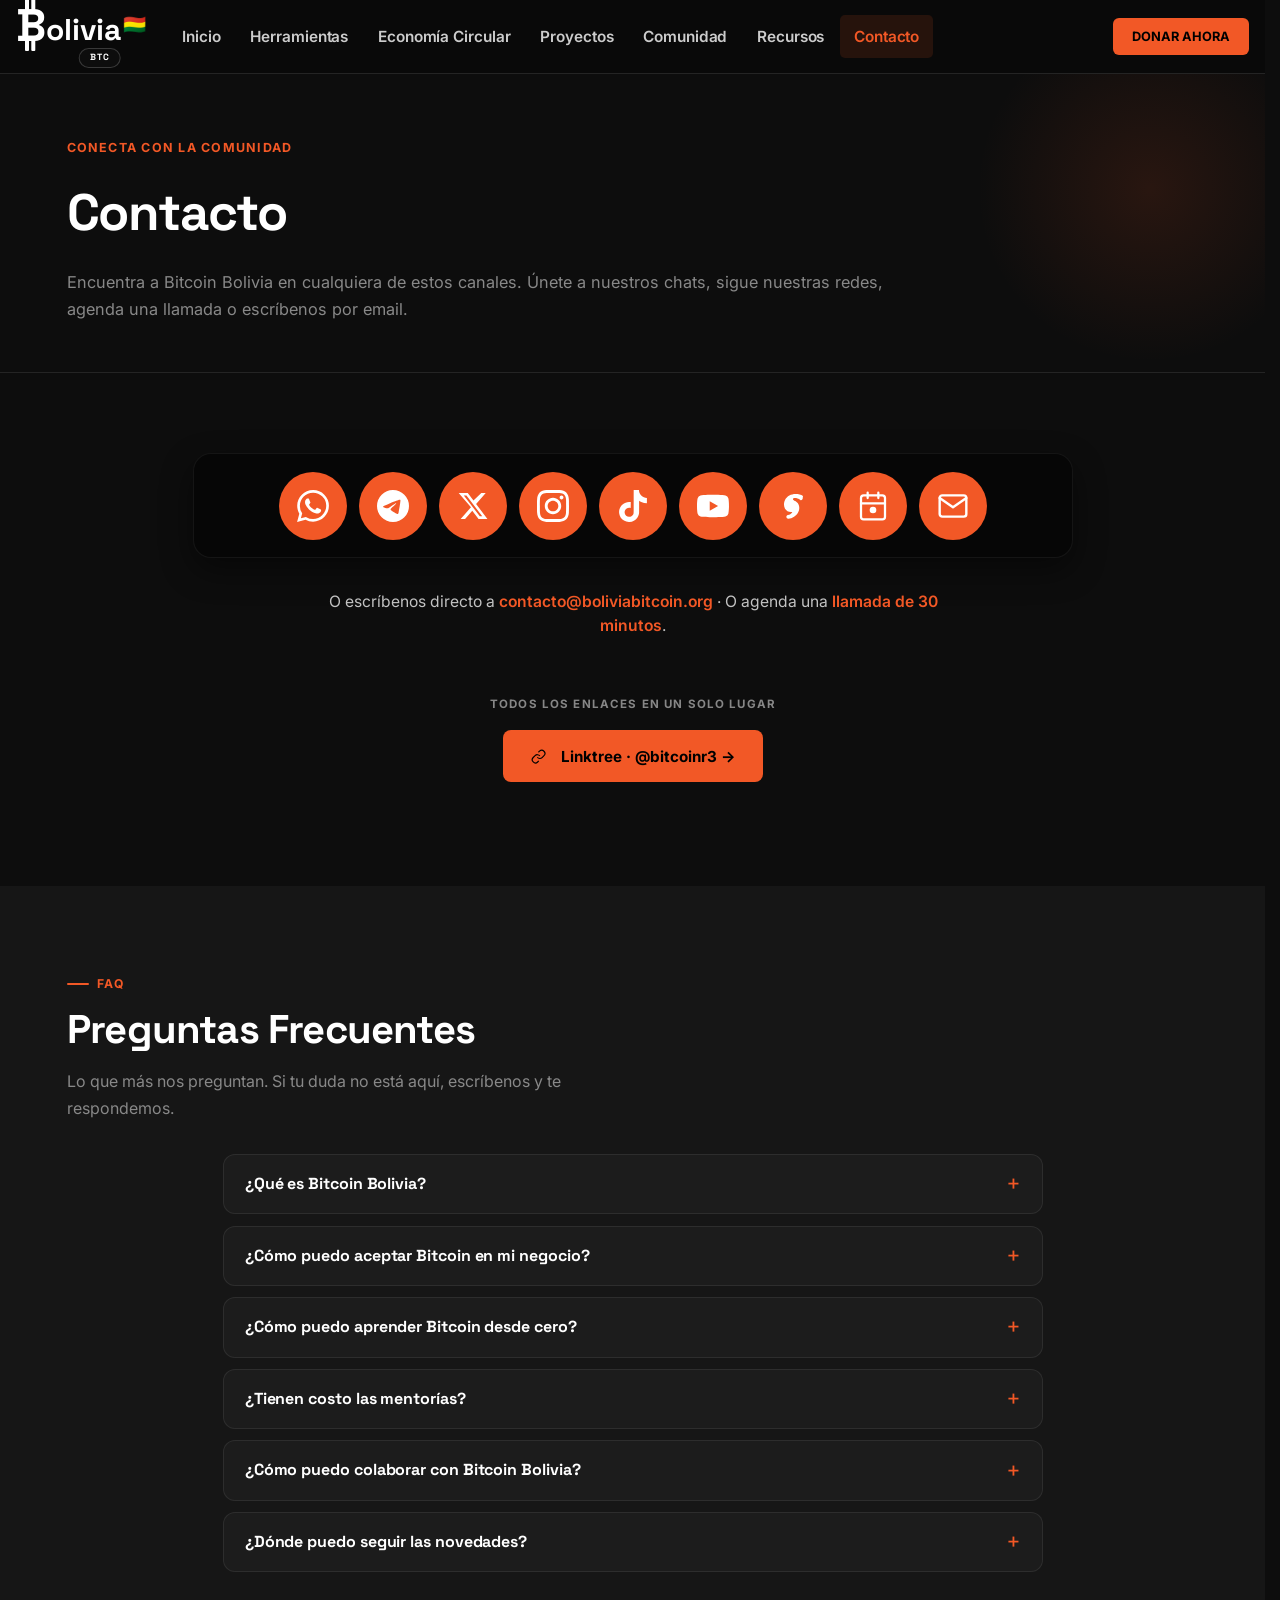
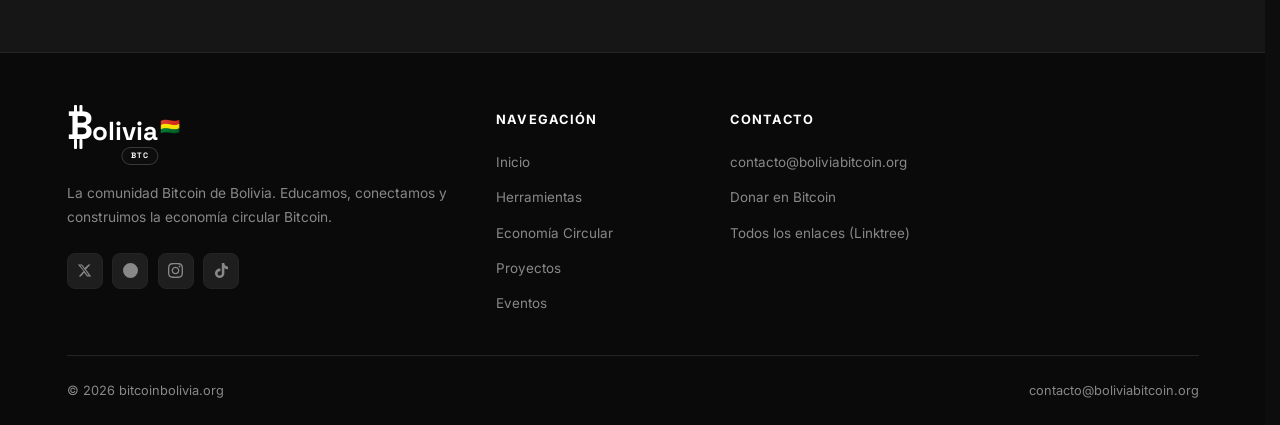
==== contacto.html @ 1ab70dcb "feat: rediseño integral del sitio (navbar, secciones, contacto, mentorías)" ====
<!DOCTYPE html>
<html lang="es">
<head>
  <meta charset="UTF-8">
  <meta name="viewport" content="width=device-width, initial-scale=1.0">
  <title>Contacto — ₿olivia.ORG</title>
  <meta name="description" content="Conecta con Bitcoin Bolivia: WhatsApp, Telegram, X, Nostr, YouTube, Instagram, TikTok y más.">
  <link rel="canonical" href="https://bitcoinbolivia.org/contacto.html">

  <!-- Open Graph -->
  <meta property="og:type" content="website">
  <meta property="og:site_name" content="₿olivia.ORG">
  <meta property="og:locale" content="es_BO">
  <meta property="og:url" content="https://bitcoinbolivia.org/contacto.html">
  <meta property="og:title" content="Contacto — ₿olivia.ORG">
  <meta property="og:description" content="Conecta con Bitcoin Bolivia por el canal que prefieras.">
  <meta property="og:image" content="https://bitcoinbolivia.org/assets/img/og-image.png">

  <!-- Twitter Card -->
  <meta name="twitter:card" content="summary_large_image">
  <meta name="twitter:site" content="@btcxbolivia">
  <meta name="twitter:title" content="Contacto — ₿olivia.ORG">
  <meta name="twitter:description" content="Conecta con Bitcoin Bolivia por el canal que prefieras.">
  <meta name="twitter:image" content="https://bitcoinbolivia.org/assets/img/og-image.png">
  <link rel="icon" type="image/x-icon" href="favicon.ico">
  <link rel="icon" type="image/png" sizes="32x32" href="favicon-32.png">
  <link rel="apple-touch-icon" href="apple-touch-icon.png">
  <link rel="manifest" href="site.webmanifest">
  <meta name="theme-color" content="#F25826">
  <link rel="stylesheet" href="css/style.css">
  <link rel="stylesheet" href="css/enhance.css">
</head>
<body>

<nav class="navbar" id="navbar">
  <div class="nav-inner">
    <a href="index.html" class="nav-logo-link">
      <span class="wm nav-wm">
        <span class="wm-row">
          <span class="wm-b">B</span><span class="wm-olivia">olivia</span><span class="wm-flag">🇧🇴</span>
        </span>
        <span class="wm-badge">BTC</span>
      </span>
    </a>
    <button class="nav-toggle" id="navToggle" aria-label="Abrir menú"><span></span><span></span><span></span></button>
    <ul class="nav-links" id="navLinks">
      <li><a href="index.html">Inicio</a></li>

      <li class="has-dropdown">
        <a href="herramientas.html">Herramientas</a>
        <ul class="dropdown-menu">
          <li><a href="herramientas.html#tutoriales">Tutoriales</a></li>
          <li><a href="herramientas.html#nueved">Nueved</a></li>
          <li class="has-subdropdown">
            <a href="herramientas.html#adquiere">Adquiere Bitcoin</a>
            <ul class="subdropdown-menu">
              <li><a href="herramientas.html#lnp2pbot">lnp2pbot</a></li>
              <li><a href="herramientas.html#mostro">Mostro Boliviano</a></li>
            </ul>
          </li>
          <li><a href="herramientas.html#cashu">Cashu Mint</a></li>
          <li class="divider-item"></li>
          <li><a href="herramientas.html#mentorias">Mentorías</a></li>
          <li><a href="herramientas.html#autocustodia">Autocustodia</a></li>
          <li><a href="herramientas.html#nodos">Nodos</a></li>
          <li><a href="herramientas.html#mineria">Minería</a></li>
        </ul>
      </li>

      <li class="has-dropdown">
        <a href="economia.html">Economía Circular</a>
        <ul class="dropdown-menu">
          <li><a href="economia.html#btcmap">BTCMap Bolivia</a></li>
          <li><a href="economia.html#info">Registra tu Negocio</a></li>
          <li><a href="economia.html#qr">Crea tu QR</a></li>
          <li><a href="economia.html#aloja">Aloja a Bitcoiners</a></li>
          <li><a href="economia.html#btcpay-pro">BTCPay (negocios)</a></li>
          <li><a href="economia.html#acepto">Imprimir Acepto Bitcoin</a></li>
          <li><a href="economia.html#apoya-stickers">Apoyar (Stickers)</a></li>
        </ul>
      </li>

      <li class="has-dropdown">
        <a href="proyectos.html">Proyectos</a>
        <ul class="dropdown-menu">
          <li><a href="proyectos.html#research">Bitcoin Research</a></li>
          <li><a href="proyectos.html#paratodos">Bitcoin para Todos</a></li>
          <li><a href="proyectos.html#universidad">Bitcoin Universidad</a></li>
          <li><a href="proyectos.html#gigantes">Gigantes Bitcoin</a></li>
          <li><a href="proyectos.html#reto">Reto Bitcoin Bolivia</a></li>
          <li><a href="proyectos.html#sponsors">Sponsors</a></li>
          <li class="divider-item"></li>
          <li><a href="proyectos.html#btcbolivia">Btcbolivia</a></li>
          <li><a href="proyectos.html#estudia">Estudia Bitcoin</a></li>
          <li><a href="proyectos.html#trezor">Trezor Academy</a></li>
        </ul>
      </li>

      <li class="has-dropdown">
        <a href="eventos.html">Comunidad</a>
        <ul class="dropdown-menu">
          <li><a href="eventos.html#news">Bitcoin Bolivia News</a></li>
          <li><a href="eventos.html#blog">Blog</a></li>
          <li><a href="eventos.html#feed">Feed</a></li>
          <li><a href="eventos.html#comunidades-amigas">Comunidades Amigas</a></li>
          <li><a href="eventos.html#voluntario">Sé Voluntario</a></li>
          <li><a href="eventos.html#nostr">Conecta Nostr</a></li>
          <li><a href="eventos.html#nos-viste-en">Nos Viste en</a></li>
          <li><a href="eventos.html#partners">Partners</a></li>
        </ul>
      </li>

      <li class="has-dropdown">
        <a href="#recursos">Recursos</a>
        <ul class="dropdown-menu">
          <li><a href="whitepaper.html">White Paper</a></li>
          <li><a href="tienda.html">Tienda</a></li>
          <li><a href="contacto.html#faq">Preguntas Frecuentes</a></li>
        </ul>
      </li>

      <li><a href="contacto.html" class="active-page">Contacto</a></li>
    </ul>
    <a href="https://btcpay.cubabitcoin.org/apps/27dbHceYwWpxCtfoQgXG4638XH3e/crowdfund" class="btn-donar" target="_blank" rel="noopener">DONAR AHORA</a>
  </div>
</nav>

<!-- PAGE HEADER -->
<div class="page-hero">
  <div class="container">
    <div class="page-eyebrow">Conecta con la comunidad</div>
    <h1 class="page-title">Contacto</h1>
    <p class="page-subtitle">Encuentra a Bitcoin Bolivia en cualquiera de estos canales. Únete a nuestros chats, sigue nuestras redes, agenda una llamada o escríbenos por email.</p>
  </div>
</div>

<!-- ── ICONOS DE CONTACTO ───────────────────────────────────── -->
<section class="section">
  <div class="container">
    <div class="contact-icons-bar reveal">
      <a href="https://whatsapp.com/channel/0029VaAbmz5GufIvFWeWsW1r" class="contact-icon" target="_blank" rel="noopener" title="WhatsApp · Canal Bitcoin en Español" aria-label="WhatsApp">
        <svg viewBox="0 0 24 24"><path d="M17.472 14.382c-.297-.149-1.758-.867-2.03-.967-.273-.099-.471-.148-.67.15-.197.297-.767.966-.94 1.164-.173.199-.347.223-.644.075-.297-.15-1.255-.463-2.39-1.475-.883-.788-1.48-1.761-1.653-2.059-.173-.297-.018-.458.13-.606.134-.133.298-.347.446-.52.149-.174.198-.298.298-.497.099-.198.05-.371-.025-.52-.075-.149-.669-1.612-.916-2.207-.242-.579-.487-.5-.669-.51-.173-.008-.371-.01-.57-.01-.198 0-.52.074-.792.372-.272.297-1.04 1.016-1.04 2.479 0 1.462 1.065 2.875 1.213 3.074.149.198 2.096 3.2 5.077 4.487.709.306 1.262.489 1.694.625.712.227 1.36.195 1.871.118.571-.085 1.758-.719 2.006-1.413.248-.694.248-1.289.173-1.413-.074-.124-.272-.198-.57-.347m-5.421 7.403h-.004a9.87 9.87 0 0 1-5.031-1.378l-.361-.214-3.741.982.998-3.648-.235-.374a9.86 9.86 0 0 1-1.51-5.26c.001-5.45 4.436-9.884 9.888-9.884 2.64 0 5.122 1.03 6.988 2.898a9.825 9.825 0 0 1 2.893 6.994c-.003 5.45-4.437 9.884-9.885 9.884m8.413-18.297A11.815 11.815 0 0 0 12.05 0C5.495 0 .16 5.335.157 11.892c0 2.096.547 4.142 1.588 5.945L.057 24l6.305-1.654a11.882 11.882 0 0 0 5.683 1.448h.005c6.554 0 11.89-5.335 11.893-11.893a11.821 11.821 0 0 0-3.48-8.413Z"/></svg>
      </a>

      <a href="https://t.me/btcxbolivia" class="contact-icon" target="_blank" rel="noopener" title="Telegram · @btcxbolivia" aria-label="Telegram">
        <svg viewBox="0 0 24 24"><path d="M11.944 0A12 12 0 0 0 0 12a12 12 0 0 0 12 12 12 12 0 0 0 12-12A12 12 0 0 0 12 0a12 12 0 0 0-.056 0zm4.962 7.224c.1-.002.321.023.465.14a.506.506 0 0 1 .171.325c.016.093.036.306.02.472-.18 1.898-.962 6.502-1.36 8.627-.168.9-.499 1.201-.82 1.23-.696.065-1.225-.46-1.9-.902-1.056-.693-1.653-1.124-2.678-1.8-1.185-.78-.417-1.21.258-1.91.177-.184 3.247-2.977 3.307-3.23.007-.032.014-.15-.056-.212s-.174-.041-.249-.024c-.106.024-1.793 1.14-5.061 3.345-.48.33-.913.49-1.302.48-.428-.008-1.252-.241-1.865-.44-.752-.245-1.349-.374-1.297-.789.027-.216.325-.437.893-.663 3.498-1.524 5.83-2.529 6.998-3.014 3.332-1.386 4.025-1.627 4.476-1.635z"/></svg>
      </a>

      <a href="https://x.com/btcxbolivia" class="contact-icon" target="_blank" rel="noopener" title="X · @btcxbolivia" aria-label="X / Twitter">
        <svg viewBox="0 0 24 24"><path d="M18.244 2.25h3.308l-7.227 8.26 8.502 11.24H16.17l-4.714-6.231-5.401 6.231H2.744l7.73-8.835L1.254 2.25H8.08l4.265 5.638 5.899-5.638zm-1.161 17.52h1.833L7.084 4.126H5.117z"/></svg>
      </a>

      <a href="https://www.instagram.com/btcxbolivia" class="contact-icon" target="_blank" rel="noopener" title="Instagram · @btcxbolivia" aria-label="Instagram">
        <svg viewBox="0 0 24 24"><path d="M12 2.163c3.204 0 3.584.012 4.85.07 3.252.148 4.771 1.691 4.919 4.919.058 1.265.069 1.645.069 4.849 0 3.205-.012 3.584-.069 4.849-.149 3.225-1.664 4.771-4.919 4.919-1.266.058-1.644.07-4.85.07-3.204 0-3.584-.012-4.849-.07-3.26-.149-4.771-1.699-4.919-4.92-.058-1.265-.07-1.644-.07-4.849 0-3.204.013-3.583.07-4.849.149-3.227 1.664-4.771 4.919-4.919 1.266-.057 1.645-.069 4.849-.069zm0-2.163c-3.259 0-3.667.014-4.947.072-4.358.2-6.78 2.618-6.98 6.98-.059 1.281-.073 1.689-.073 4.948 0 3.259.014 3.668.072 4.948.2 4.358 2.618 6.78 6.98 6.98 1.281.058 1.689.072 4.948.072 3.259 0 3.668-.014 4.948-.072 4.354-.2 6.782-2.618 6.979-6.98.059-1.28.073-1.689.073-4.948 0-3.259-.014-3.667-.072-4.947-.196-4.354-2.617-6.78-6.979-6.98-1.281-.059-1.69-.073-4.949-.073zm0 5.838c-3.403 0-6.162 2.759-6.162 6.162s2.759 6.163 6.162 6.163 6.162-2.759 6.162-6.163c0-3.403-2.759-6.162-6.162-6.162zm0 10.162c-2.209 0-4-1.79-4-4 0-2.209 1.791-4 4-4s4 1.791 4 4c0 2.21-1.791 4-4 4zm6.406-11.845c-.796 0-1.441.645-1.441 1.44s.645 1.44 1.441 1.44c.795 0 1.439-.645 1.439-1.44s-.644-1.44-1.439-1.44z"/></svg>
      </a>

      <a href="https://www.tiktok.com/@btcxbolivia" class="contact-icon" target="_blank" rel="noopener" title="TikTok · @btcxbolivia" aria-label="TikTok">
        <svg viewBox="0 0 24 24"><path d="M12.525.02c1.31-.02 2.61-.01 3.91-.02.08 1.53.63 3.09 1.75 4.17 1.12 1.11 2.7 1.62 4.24 1.79v4.03c-1.44-.05-2.89-.35-4.2-.97-.57-.26-1.1-.59-1.62-.93-.01 2.92.01 5.84-.02 8.75-.08 1.4-.54 2.79-1.35 3.94-1.31 1.92-3.58 3.17-5.91 3.21-1.43.08-2.86-.31-4.08-1.03-2.02-1.19-3.44-3.37-3.65-5.71-.02-.5-.03-1-.01-1.49.18-1.9 1.12-3.72 2.58-4.96 1.66-1.44 3.98-2.13 6.15-1.72.02 1.48-.04 2.96-.04 4.44-.99-.32-2.15-.23-3.02.37-.63.41-1.11 1.04-1.36 1.75-.21.51-.15 1.07-.14 1.61.24 1.64 1.82 3.02 3.5 2.87 1.12-.01 2.19-.66 2.77-1.61.19-.33.4-.67.41-1.06.1-1.79.06-3.57.07-5.36.01-4.03-.01-8.05.02-12.07z"/></svg>
      </a>

      <a href="https://www.youtube.com/@bitcoinr3" class="contact-icon" target="_blank" rel="noopener" title="YouTube · @bitcoinr3" aria-label="YouTube">
        <svg viewBox="0 0 24 24"><path d="M23.498 6.186a3.016 3.016 0 0 0-2.122-2.136C19.505 3.545 12 3.545 12 3.545s-7.505 0-9.377.505A3.017 3.017 0 0 0 .502 6.186C0 8.07 0 12 0 12s0 3.93.502 5.814a3.016 3.016 0 0 0 2.122 2.136c1.871.505 9.376.505 9.376.505s7.505 0 9.377-.505a3.015 3.015 0 0 0 2.122-2.136C24 15.93 24 12 24 12s0-3.93-.502-5.814zM9.545 15.568V8.432L15.818 12l-6.273 3.568z"/></svg>
      </a>

      <a href="https://iris.to/npub1zjfvm2tkj9wfz2csgf5yalp7ryjpdnltz3wrtp2am4gwd57z2rsqvpyggq" class="contact-icon" target="_blank" rel="noopener" title="Nostr · Bitcoin Bolivia" aria-label="Nostr">
        <svg viewBox="0 0 24 24"><path d="M19.5 4.5c-1.5-1-3.5-1.5-5.5-1.5-3.5 0-6.5 1.5-8 4.5-1 2-1 4.5 0 6.5 1 1.5 2.5 2.5 4.5 2.5h1c-.5 1-1.5 2-2.5 2-1 0-2 .5-2 1.5 0 .8.7 1.5 1.5 1.5 3 0 6-2 7.5-5 1-2 1-4 0-6-.5-1-1.5-2-3-2.5-.5-.2-1-.5-1-1 0-.6.5-1 1.2-1 1.5 0 3 .5 4.3 1.5.8.5 2-.5 1.8-1.5z"/></svg>
      </a>

      <a href="https://calendly.com/bitcoinr3/30min" class="contact-icon" target="_blank" rel="noopener" title="Agendar llamada (Calendly · 30 min)" aria-label="Calendly">
        <svg viewBox="0 0 24 24"><rect x="3" y="4" width="18" height="18" rx="2" fill="none" stroke="currentColor" stroke-width="1.7"/><path d="M3 10h18M8 2v4M16 2v4" fill="none" stroke="currentColor" stroke-width="1.7" stroke-linecap="round"/><circle cx="12" cy="15" r="2.5" fill="currentColor"/></svg>
      </a>

      <a href="mailto:contacto@boliviabitcoin.org" class="contact-icon" title="Email · contacto@boliviabitcoin.org" aria-label="Email">
        <svg viewBox="0 0 24 24"><path d="M4 4h16c1.1 0 2 .9 2 2v12c0 1.1-.9 2-2 2H4c-1.1 0-2-.9-2-2V6c0-1.1.9-2 2-2z" fill="none" stroke="currentColor" stroke-width="1.8" stroke-linecap="round" stroke-linejoin="round"/><polyline points="22,6 12,13 2,6" fill="none" stroke="currentColor" stroke-width="1.8" stroke-linecap="round" stroke-linejoin="round"/></svg>
      </a>
    </div>

    <div class="contact-extra-info reveal">
      <p>O escríbenos directo a <a href="mailto:contacto@boliviabitcoin.org">contacto@boliviabitcoin.org</a> · O agenda una <a href="https://calendly.com/bitcoinr3/30min" target="_blank" rel="noopener">llamada de 30 minutos</a>.</p>
    </div>

    <div class="contact-aggregator reveal">
      <span class="contact-aggregator-label">Todos los enlaces en un solo lugar</span>
      <a href="https://linktr.ee/bitcoinr3" class="btn btn-primary" target="_blank" rel="noopener">
        <svg viewBox="0 0 24 24" style="width:1em; height:1em; fill:none; stroke:currentColor; stroke-width:1.8; vertical-align:-0.14em; margin-right:0.4em;"><path d="M10 13a5 5 0 0 0 7.54.54l3-3a5 5 0 0 0-7.07-7.07l-1.72 1.71"/><path d="M14 11a5 5 0 0 0-7.54-.54l-3 3a5 5 0 0 0 7.07 7.07l1.71-1.71"/></svg>
        Linktree · @bitcoinr3 →
      </a>
    </div>
  </div>
</section>

<!-- ── PREGUNTAS FRECUENTES ─────────────────────────────────── -->
<section class="section section-alt" id="faq">
  <div class="container">
    <div class="section-head reveal" style="margin-bottom: 2rem;">
      <span class="section-eyebrow">FAQ</span>
      <h2 class="section-title">Preguntas Frecuentes</h2>
      <p class="section-sub">Lo que más nos preguntan. Si tu duda no está aquí, escríbenos y te respondemos.</p>
    </div>
    <div class="faq-list reveal">
      <details class="faq-item">
        <summary>¿Qué es Bitcoin Bolivia?</summary>
        <div class="faq-answer">
          Somos una organización independiente dedicada a la educación, investigación, inclusión, adopción,
          seguridad digital, privacidad y autocustodia mediante distintas herramientas de Bitcoin de código abierto.
        </div>
      </details>
      <details class="faq-item">
        <summary>¿Cómo puedo aceptar Bitcoin en mi negocio?</summary>
        <div class="faq-answer">
          Crea una cuenta gratuita en <a href="https://nueved.lat/" target="_blank" rel="noopener">Nueved</a> y genera tu QR
          de cobro. Para uso profesional o de mayor escala, te ayudamos a instalar BTCPay Server —
          revisa la <a href="economia.html#btcpay-pro">sección de BTCPay</a>.
        </div>
      </details>
      <details class="faq-item">
        <summary>¿Cómo puedo aprender Bitcoin desde cero?</summary>
        <div class="faq-answer">
          Tenemos <a href="herramientas.html#tutoriales">tutoriales gratuitos</a> y un canal de
          <a href="https://www.youtube.com/@bitcoinr3" target="_blank" rel="noopener">YouTube</a>.
          Para acompañamiento 1 a 1 ofrecemos <a href="herramientas.html#mentorias">mentorías</a>
          en distintos temas — desde autocustodia hasta minería.
        </div>
      </details>
      <details class="faq-item">
        <summary>¿Tienen costo las mentorías?</summary>
        <div class="faq-answer">
          Hay mentorías comunitarias gratuitas y mentorías profesionales individuales. Las que incluyen
          hardware (wallet fría, nodo, multifirma, minería, seguridad) requieren una dirección de envío.
          <a href="https://calendly.com/bitcoinr3/30min" target="_blank" rel="noopener">Agenda una llamada</a>
          de 30 minutos para evaluar tu caso sin compromiso.
        </div>
      </details>
      <details class="faq-item">
        <summary>¿Cómo puedo colaborar con Bitcoin Bolivia?</summary>
        <div class="faq-answer">
          Puedes <a href="eventos.html#voluntario">sumarte como voluntario</a> (talleres, eventos, traducciones,
          diseño, código, redes), o apoyar económicamente vía
          <a href="https://btcpay.cubabitcoin.org/apps/27dbHceYwWpxCtfoQgXG4638XH3e/crowdfund" target="_blank" rel="noopener">donación en Bitcoin</a>
          o a través del proyecto en <a href="https://geyser.fund/project/streetvendoracceptsbitcoin" target="_blank" rel="noopener">Geyser Fund</a>.
        </div>
      </details>
      <details class="faq-item">
        <summary>¿Dónde puedo seguir las novedades?</summary>
        <div class="faq-answer">
          Estamos en <a href="https://t.me/btcxbolivia" target="_blank" rel="noopener">Telegram</a>,
          <a href="https://x.com/btcxbolivia" target="_blank" rel="noopener">X</a>,
          <a href="https://www.instagram.com/btcxbolivia" target="_blank" rel="noopener">Instagram</a>,
          <a href="https://www.tiktok.com/@btcxbolivia" target="_blank" rel="noopener">TikTok</a> y
          <a href="https://iris.to/npub1zjfvm2tkj9wfz2csgf5yalp7ryjpdnltz3wrtp2am4gwd57z2rsqvpyggq" target="_blank" rel="noopener">Nostr</a>.
          Encuentra todos los enlaces en
          <a href="https://linktr.ee/bitcoinr3" target="_blank" rel="noopener">linktr.ee/bitcoinr3</a>.
        </div>
      </details>
    </div>
  </div>
</section>

<footer class="footer">
  <div class="container">
    <div class="footer-grid">
      <div>
        <span class="wm footer-wm">
          <span class="wm-row">
            <span class="wm-b">B</span><span class="wm-olivia">olivia</span><span class="wm-flag">🇧🇴</span>
          </span>
          <span class="wm-badge">BTC</span>
        </span>
        <p class="footer-desc">La comunidad Bitcoin de Bolivia. Educamos, conectamos y construimos la economía circular Bitcoin.</p>
        <div class="social-icons-row">
          <a href="https://x.com/btcxbolivia" class="soc-btn x-btn" title="X / Twitter" target="_blank" rel="noopener"><svg viewBox="0 0 24 24"><path d="M18.244 2.25h3.308l-7.227 8.26 8.502 11.24H16.17l-4.714-6.231-5.401 6.231H2.744l7.73-8.835L1.254 2.25H8.08l4.265 5.638 5.899-5.638zm-1.161 17.52h1.833L7.084 4.126H5.117z"/></svg></a>
          <a href="https://t.me/btcxbolivia" class="soc-btn tg-btn" title="Telegram" target="_blank" rel="noopener"><svg viewBox="0 0 24 24"><path d="M11.944 0A12 12 0 0 0 0 12a12 12 0 0 0 12 12 12 12 0 0 0 12-12A12 12 0 0 0 12 0a12 12 0 0 0-.056 0z"/></svg></a>
          <a href="https://www.instagram.com/btcxbolivia" class="soc-btn ig-btn" title="Instagram" target="_blank" rel="noopener"><svg viewBox="0 0 24 24"><path d="M12 2.163c3.204 0 3.584.012 4.85.07 3.252.148 4.771 1.691 4.919 4.919.058 1.265.069 1.645.069 4.849 0 3.205-.012 3.584-.069 4.849-.149 3.225-1.664 4.771-4.919 4.919-1.266.058-1.644.07-4.85.07-3.204 0-3.584-.012-4.849-.07-3.26-.149-4.771-1.699-4.919-4.92-.058-1.265-.07-1.644-.07-4.849 0-3.204.013-3.583.07-4.849.149-3.227 1.664-4.771 4.919-4.919 1.266-.057 1.645-.069 4.849-.069zm0-2.163c-3.259 0-3.667.014-4.947.072-4.358.2-6.78 2.618-6.98 6.98-.059 1.281-.073 1.689-.073 4.948 0 3.259.014 3.668.072 4.948.2 4.358 2.618 6.78 6.98 6.98 1.281.058 1.689.072 4.948.072 3.259 0 3.668-.014 4.948-.072 4.354-.2 6.782-2.618 6.979-6.98.059-1.28.073-1.689.073-4.948 0-3.259-.014-3.667-.072-4.947-.196-4.354-2.617-6.78-6.979-6.98-1.281-.059-1.69-.073-4.949-.073zm0 5.838c-3.403 0-6.162 2.759-6.162 6.162s2.759 6.163 6.162 6.163 6.162-2.759 6.162-6.163c0-3.403-2.759-6.162-6.162-6.162zm0 10.162c-2.209 0-4-1.79-4-4 0-2.209 1.791-4 4-4s4 1.791 4 4c0 2.21-1.791 4-4 4zm6.406-11.845c-.796 0-1.441.645-1.441 1.44s.645 1.44 1.441 1.44c.795 0 1.439-.645 1.439-1.44s-.644-1.44-1.439-1.44z"/></svg></a>
          <a href="https://www.tiktok.com/@btcxbolivia" class="soc-btn tt-btn" title="TikTok" target="_blank" rel="noopener"><svg viewBox="0 0 24 24"><path d="M12.525.02c1.31-.02 2.61-.01 3.91-.02.08 1.53.63 3.09 1.75 4.17 1.12 1.11 2.7 1.62 4.24 1.79v4.03c-1.44-.05-2.89-.35-4.2-.97-.57-.26-1.1-.59-1.62-.93-.01 2.92.01 5.84-.02 8.75-.08 1.4-.54 2.79-1.35 3.94-1.31 1.92-3.58 3.17-5.91 3.21-1.43.08-2.86-.31-4.08-1.03-2.02-1.19-3.44-3.37-3.65-5.71-.02-.5-.03-1-.01-1.49.18-1.9 1.12-3.72 2.58-4.96 1.66-1.44 3.98-2.13 6.15-1.72.02 1.48-.04 2.96-.04 4.44-.99-.32-2.15-.23-3.02.37-.63.41-1.11 1.04-1.36 1.75-.21.51-.15 1.07-.14 1.61.24 1.64 1.82 3.02 3.5 2.87 1.12-.01 2.19-.66 2.77-1.61.19-.33.4-.67.41-1.06.1-1.79.06-3.57.07-5.36.01-4.03-.01-8.05.02-12.07z"/></svg></a>
        </div>
      </div>
      <div>
        <div class="footer-col-title">Navegación</div>
        <ul class="footer-links">
          <li><a href="index.html">Inicio</a></li>
          <li><a href="herramientas.html">Herramientas</a></li>
          <li><a href="economia.html">Economía Circular</a></li>
          <li><a href="proyectos.html">Proyectos</a></li>
          <li><a href="eventos.html">Eventos</a></li>
        </ul>
      </div>
      <div>
        <div class="footer-col-title">Contacto</div>
        <ul class="footer-links">
          <li><a href="mailto:contacto@boliviabitcoin.org">contacto@boliviabitcoin.org</a></li>
          <li><a href="https://btcpay.cubabitcoin.org/apps/27dbHceYwWpxCtfoQgXG4638XH3e/crowdfund" target="_blank" rel="noopener">Donar en Bitcoin</a></li>
          <li><a href="https://linktr.ee/bitcoinr3" target="_blank" rel="noopener">Todos los enlaces (Linktree)</a></li>
        </ul>
      </div>
    </div>
    <div class="footer-bottom">
      <div class="footer-copy">© 2026 bitcoinbolivia.org</div>
      <div class="footer-copy">contacto@boliviabitcoin.org</div>
    </div>
  </div>
</footer>

<script src="js/main.js"></script>
<script src="js/enhance.js"></script>
</body>
</html>
---- css/style.css ----
@import url('https://fonts.googleapis.com/css2?family=Inter:wght@400;500;600;700;800;900&display=swap');

*, *::before, *::after { box-sizing: border-box; margin: 0; padding: 0; }

:root {
  --orange: #F25826;
  --orange-hover: #d8461a;
  --orange-dim: rgba(242, 88, 38, 0.12);
  --orange-border: rgba(242, 88, 38, 0.35);
  --bg: #0d0d0d;
  --bg-nav: rgba(10, 10, 10, 0.97);
  --bg-card: #161616;
  --bg-card2: #1a1a1a;
  --text: #f0f0f0;
  --text-muted: #888;
  --border: #242424;
}

html {
  scroll-behavior: smooth;
  scrollbar-gutter: stable;   /* reserva el ancho de la barra siempre → sin saltos entre páginas */
  overflow-y: scroll;          /* fallback para navegadores sin scrollbar-gutter */
}

body {
  font-family: 'Inter', system-ui, -apple-system, sans-serif;
  background: var(--bg);
  color: var(--text);
  line-height: 1.65;
  font-size: 16px;
}

img { max-width: 100%; display: block; }

a { color: var(--orange); text-decoration: none; transition: color 0.2s; }
a:hover { color: var(--orange-hover); }

.container {
  max-width: 1180px;
  margin: 0 auto;
  padding: 0 1.5rem;
}

/* ─── NAVBAR ─────────────────────────────────────────── */
.navbar {
  position: sticky;
  top: 0;
  z-index: 500;
  background: var(--bg-nav);
  backdrop-filter: blur(14px);
  border-bottom: 1px solid var(--border);
  height: 74px;
}

.nav-inner {
  max-width: 1380px;
  margin: 0 auto;
  padding: 0 1rem;
  height: 100%;
  display: flex;
  align-items: center;
  gap: 0.2rem;
}

.nav-logo-link {
  display: flex;
  align-items: center;
  margin-right: 1.2rem;
  flex-shrink: 0;
  text-decoration: none;
}

.nav-logo-text {
  font-size: 1.35rem;
  font-weight: 900;
  color: #fff;
  letter-spacing: -0.03em;
  line-height: 1;
}

.nav-logo-text:hover { text-decoration: none; color: #fff; }

.nav-logo-img {
  height: 54px;
  width: auto;
  display: block;
  border-radius: 7px;
}

.btc-b { color: var(--orange); }

.org-tag {
  font-size: 0.5rem;
  font-weight: 700;
  background: #2a2a2a;
  color: #fff;
  padding: 0.15rem 0.4rem;
  border-radius: 4px;
  vertical-align: baseline;
  position: relative;
  top: 0.15em;
  margin-left: 0.15rem;
  letter-spacing: 0.03em;
}

.nav-links {
  display: flex;
  align-items: center;
  list-style: none;
  gap: 0.05rem;
  flex: 1;
}

.nav-links > li { position: relative; }

.nav-links > li > a {
  display: block;
  padding: 0.4rem 0.55rem;
  font-size: 0.8rem;
  font-weight: 500;
  color: #ccc;
  white-space: nowrap;
  border-radius: 5px;
  transition: background 0.15s, color 0.15s;
}

.nav-links > li > a:hover,
.nav-links > li.active > a {
  background: var(--orange-dim);
  color: var(--orange);
  text-decoration: none;
}

/* Dropdown */
.has-dropdown { position: relative; }

.dropdown-menu {
  opacity: 0;
  visibility: hidden;
  transform: translateY(6px);
  position: absolute;
  top: calc(100% + 8px);
  left: 0;
  background: #181818;
  border: 1px solid var(--border);
  border-radius: 10px;
  min-width: 230px;
  padding: 0.5rem 0;
  box-shadow: 0 12px 40px rgba(0,0,0,0.6);
  list-style: none;
  z-index: 600;
  /* grace period: tarda 0.3s en cerrarse al salir el mouse */
  transition: opacity 0.18s ease, visibility 0.18s ease, transform 0.18s ease;
  transition-delay: 0.3s;
}

/* puente invisible que cubre el hueco entre el botón y el menú */
.dropdown-menu::before {
  content: '';
  position: absolute;
  top: -10px;
  left: 0;
  right: 0;
  height: 10px;
}

.has-dropdown:hover .dropdown-menu {
  opacity: 1;
  visibility: visible;
  transform: translateY(0);
  transition-delay: 0s;
}

.dropdown-menu li a {
  display: block;
  padding: 0.5rem 1.1rem;
  font-size: 0.82rem;
  color: #bbb;
  white-space: nowrap;
  transition: background 0.12s, color 0.12s;
}

.dropdown-menu li a:hover {
  background: var(--orange-dim);
  color: var(--orange);
  text-decoration: none;
}

.dropdown-menu .divider-item {
  height: 1px;
  background: var(--border);
  margin: 0.4rem 0;
}

/* encabezado de grupo dentro del dropdown (no clickeable como grupo) */
.dropdown-menu .group-label > a {
  font-weight: 700;
  color: #fff;
}

/* sub-items indentados bajo un grupo */
.dropdown-menu .sub-item > a {
  padding-left: 2rem;
  font-size: 0.8rem;
  color: #999;
}
.dropdown-menu .sub-item > a::before {
  content: '└ ';
  color: var(--orange);
  opacity: 0.6;
}

/* Donar button */
.btn-donar {
  margin-left: auto;
  padding: 0.5rem 1.2rem;
  background: var(--orange);
  color: #000 !important;
  font-weight: 700;
  font-size: 0.8rem;
  border-radius: 6px;
  white-space: nowrap;
  flex-shrink: 0;
  transition: background 0.2s, transform 0.15s;
  text-decoration: none !important;
}

.btn-donar:hover {
  background: var(--orange-hover);
  color: #000 !important;
  transform: translateY(-1px);
}

/* Mobile toggle */
.nav-toggle {
  display: none;
  flex-direction: column;
  gap: 5px;
  background: none;
  border: 1px solid var(--border);
  padding: 0.45rem 0.6rem;
  border-radius: 6px;
  cursor: pointer;
  margin-left: auto;
}

.nav-toggle span {
  display: block;
  width: 20px;
  height: 2px;
  background: #ccc;
  transition: all 0.2s;
}

/* ─── HERO ─────────────────────────────────────────────── */
.hero {
  position: relative;
  min-height: 88vh;
  display: flex;
  align-items: center;
  overflow: hidden;
}

/* Slideshow */
.hero-slides {
  position: absolute;
  inset: 0;
  z-index: 0;
}

.hero-slide {
  position: absolute;
  inset: 0;
  background-size: cover;
  background-position: center 30%;
  opacity: 0;
  animation: heroFade 18s infinite;
}

.hero-slide:nth-child(1) { animation-delay: 0s; }
.hero-slide:nth-child(2) { animation-delay: 6s;  }
.hero-slide:nth-child(3) { animation-delay: 12s; }

.hero-slide::after {
  content: '';
  position: absolute;
  inset: 0;
  background: linear-gradient(110deg,
    rgba(13,13,13,0.93) 0%,
    rgba(13,13,13,0.82) 45%,
    rgba(13,13,13,0.42) 100%);
}

@keyframes heroFade {
  0%, 27%  { opacity: 1; }
  33%      { opacity: 0; }
  94%      { opacity: 0; }
  100%     { opacity: 1; }
}

/* hero two-column layout */
.hero-layout {
  position: relative;
  z-index: 1;
  width: 100%;
  max-width: 1180px;
  margin: 0 auto;
  padding: 5rem 1.5rem;
  display: flex;
  align-items: center;
  justify-content: space-between;
  gap: 2.5rem;
}

.hero-content {
  position: relative;
  z-index: 1;
  max-width: 620px;
  padding: 5rem 0 5rem 1.5rem;
  margin-left: max(1.5rem, calc((100vw - 1180px) / 2 + 1.5rem));
}

.hero-paridad {
  flex-shrink: 0;
  display: flex;
  flex-direction: column;
  align-items: center;
  gap: 0.6rem;
  text-align: center;
}

.hero-coin-img {
  width: 280px;
  height: 280px;
  object-fit: contain;
  filter: drop-shadow(0 6px 20px rgba(247,147,26,0.3));
}

.hero-sat-line {
  font-size: 1.9rem;
  font-weight: 900;
  color: #fff;
  white-space: nowrap;
  line-height: 1;
}

.hero-sat-line [data-yadio="bob-sat"] { color: var(--orange); }

.hero-progress-mini {
  font-size: 0.76rem;
  color: rgba(255,255,255,0.5);
  line-height: 1.65;
}

.hero-badge {
  display: inline-flex;
  align-items: center;
  gap: 0.4rem;
  background: var(--orange-dim);
  color: var(--orange);
  border: 1px solid var(--orange-border);
  padding: 0.3rem 0.85rem;
  border-radius: 20px;
  font-size: 0.78rem;
  font-weight: 600;
  letter-spacing: 0.06em;
  text-transform: uppercase;
  margin-bottom: 1.5rem;
}

.hero-title {
  font-size: clamp(2.2rem, 5.5vw, 4rem);
  font-weight: 900;
  line-height: 1.04;
  color: #fff;
  margin-bottom: 1.25rem;
}

.hero-title .accent { color: var(--orange); }

.hero-sub {
  font-size: 1.05rem;
  color: #bbb;
  margin-bottom: 2.25rem;
  max-width: 480px;
  line-height: 1.7;
}

.hero-ctas {
  display: flex;
  gap: 1rem;
  flex-wrap: wrap;
  margin-bottom: 3.5rem;
}

.hero-stats {
  display: flex;
  gap: 2.5rem;
  flex-wrap: wrap;
  padding-top: 2rem;
  border-top: 1px solid var(--border);
}

.stat-num {
  font-size: 2rem;
  font-weight: 900;
  color: var(--orange);
  line-height: 1;
}

.stat-label {
  font-size: 0.75rem;
  color: var(--text-muted);
  text-transform: uppercase;
  letter-spacing: 0.06em;
  margin-top: 0.25rem;
}

/* ─── BUTTONS ───────────────────────────────────────────── */
.btn {
  display: inline-flex;
  align-items: center;
  gap: 0.5rem;
  padding: 0.85rem 1.75rem;
  border-radius: 8px;
  font-weight: 700;
  font-size: 0.95rem;
  cursor: pointer;
  border: none;
  transition: all 0.2s;
  text-decoration: none !important;
}

.btn-primary {
  background: var(--orange);
  color: #000 !important;
}

.btn-primary:hover {
  background: var(--orange-hover);
  color: #000 !important;
  transform: translateY(-2px);
}

.btn-outline {
  background: transparent;
  color: #fff !important;
  border: 1px solid rgba(255,255,255,0.25);
}

.btn-outline:hover {
  border-color: var(--orange);
  color: var(--orange) !important;
  background: var(--orange-dim);
}

.btn-orange-outline {
  background: transparent;
  color: var(--orange) !important;
  border: 1px solid var(--orange-border);
}

.btn-orange-outline:hover {
  background: var(--orange-dim);
  color: var(--orange) !important;
}

.btn-sm {
  padding: 0.55rem 1.1rem;
  font-size: 0.82rem;
}

/* ─── SECTIONS ──────────────────────────────────────────── */
.section { padding: 5rem 0; }
.section-alt { background: var(--bg-card); }

.section-head {
  margin-bottom: 3rem;
}

.section-head.centered { text-align: center; }
.section-head.centered .section-sub { margin: 0 auto; }

.section-eyebrow {
  display: inline-block;
  color: var(--orange);
  font-size: 0.76rem;
  font-weight: 700;
  letter-spacing: 0.12em;
  text-transform: uppercase;
  margin-bottom: 0.75rem;
}

.section-title {
  font-size: clamp(1.6rem, 3.5vw, 2.5rem);
  font-weight: 800;
  color: #fff;
  line-height: 1.2;
  margin-bottom: 0.85rem;
}

.section-sub {
  font-size: 1rem;
  color: var(--text-muted);
  max-width: 560px;
  line-height: 1.7;
}

/* ─── GRID LAYOUTS ──────────────────────────────────────── */
.grid-2 { display: grid; grid-template-columns: 1fr 1fr; gap: 2rem; }
.grid-3 { display: grid; grid-template-columns: repeat(3, 1fr); gap: 1.5rem; }
.grid-4 { display: grid; grid-template-columns: repeat(4, 1fr); gap: 1.25rem; }
.grid-auto { display: grid; grid-template-columns: repeat(auto-fit, minmax(280px, 1fr)); gap: 1.5rem; }
.grid-auto-sm { display: grid; grid-template-columns: repeat(auto-fit, minmax(220px, 1fr)); gap: 1.25rem; }

/* ─── CARDS ─────────────────────────────────────────────── */
.card {
  background: var(--bg-card);
  border: 1px solid var(--border);
  border-radius: 12px;
  padding: 1.75rem;
  transition: border-color 0.2s, transform 0.2s;
}

.card:hover {
  border-color: var(--orange-border);
  transform: translateY(-3px);
}

.card-icon { font-size: 2.2rem; margin-bottom: 1rem; }
.card-title { font-size: 1.05rem; font-weight: 700; color: #fff; margin-bottom: 0.5rem; }
.card-text { font-size: 0.88rem; color: var(--text-muted); line-height: 1.65; }
.card-link { display: inline-block; margin-top: 1rem; font-size: 0.85rem; font-weight: 600; }

.img-card {
  background: var(--bg-card);
  border: 1px solid var(--border);
  border-radius: 12px;
  overflow: hidden;
  transition: border-color 0.2s, transform 0.2s;
}

.img-card:hover { border-color: var(--orange-border); transform: translateY(-3px); }

.img-card img { width: 100%; height: 200px; object-fit: cover; }
.img-card-body { padding: 1.25rem; }
.img-card-title { font-size: 1rem; font-weight: 700; color: #fff; margin-bottom: 0.4rem; }
.img-card-text { font-size: 0.85rem; color: var(--text-muted); }

/* ─── TOOL SECTIONS ─────────────────────────────────────── */
.tool-block {
  scroll-margin-top: 80px;
  padding: 4rem 0;
  border-bottom: 1px solid var(--border);
}

.tool-block:last-child { border-bottom: none; }

.tool-layout {
  display: grid;
  grid-template-columns: 1fr 1fr;
  gap: 3rem;
  align-items: center;
}

.tool-layout.reverse { direction: rtl; }
.tool-layout.reverse > * { direction: ltr; }

.tool-text h3 {
  font-size: 1.7rem;
  font-weight: 800;
  color: #fff;
  margin-bottom: 1rem;
}

.tool-text p { color: #bbb; margin-bottom: 1.25rem; font-size: 0.95rem; line-height: 1.7; }

.tool-visual {
  border-radius: 12px;
  overflow: hidden;
  border: 1px solid var(--border);
}

.tool-visual img { width: 100%; height: 260px; object-fit: cover; }

.placeholder-visual {
  background: var(--bg-card2);
  border: 1px dashed var(--border);
  border-radius: 12px;
  height: 220px;
  display: flex;
  flex-direction: column;
  align-items: center;
  justify-content: center;
  gap: 0.75rem;
  color: var(--text-muted);
  font-size: 0.88rem;
}

.placeholder-visual .ph-icon { font-size: 2.5rem; opacity: 0.5; }

/* ─── FORM ──────────────────────────────────────────────── */
.form-group { margin-bottom: 1.1rem; }

label {
  display: block;
  font-size: 0.82rem;
  font-weight: 600;
  color: #bbb;
  margin-bottom: 0.4rem;
}

input, textarea, select {
  width: 100%;
  padding: 0.72rem 1rem;
  background: var(--bg-card2);
  border: 1px solid var(--border);
  border-radius: 8px;
  color: var(--text);
  font-family: inherit;
  font-size: 0.9rem;
  transition: border-color 0.2s;
}

input:focus, textarea:focus, select:focus {
  outline: none;
  border-color: var(--orange);
}

textarea { resize: vertical; min-height: 90px; }
select option { background: #1a1a1a; }

.form-row { display: grid; grid-template-columns: 1fr 1fr; gap: 1rem; }

/* ─── MAP ───────────────────────────────────────────────── */
.map-wrap {
  border-radius: 12px;
  overflow: hidden;
  border: 1px solid var(--border);
  height: 480px;
}

.map-wrap iframe { width: 100%; height: 100%; border: none; }

/* ─── EVENTS ────────────────────────────────────────────── */
.event-card {
  background: var(--bg-card);
  border: 1px solid var(--border);
  border-radius: 12px;
  padding: 1.5rem;
  display: flex;
  gap: 1.5rem;
  align-items: flex-start;
  transition: border-color 0.2s;
}

.event-card:hover { border-color: var(--orange-border); }

.event-date-box {
  background: var(--orange-dim);
  border: 1px solid var(--orange-border);
  border-radius: 8px;
  padding: 0.75rem 1rem;
  text-align: center;
  flex-shrink: 0;
  min-width: 56px;
}

.event-day { font-size: 1.6rem; font-weight: 900; color: var(--orange); line-height: 1; }
.event-month { font-size: 0.65rem; font-weight: 700; color: var(--orange); text-transform: uppercase; letter-spacing: 0.08em; }

.event-body {}
.event-title { font-size: 1.05rem; font-weight: 700; color: #fff; margin-bottom: 0.3rem; }
.event-info { font-size: 0.85rem; color: var(--text-muted); line-height: 1.6; }
.event-tag { display: inline-block; margin-top: 0.5rem; }

/* ─── PROJECT CARDS ─────────────────────────────────────── */
.project-card {
  background: var(--bg-card);
  border: 1px solid var(--border);
  border-radius: 12px;
  overflow: hidden;
  transition: border-color 0.2s, transform 0.2s;
}

.project-card:hover { border-color: var(--orange-border); transform: translateY(-3px); }

.project-card img { width: 100%; height: 200px; object-fit: cover; }
.project-body { padding: 1.4rem; }
.project-title { font-size: 1.05rem; font-weight: 700; color: #fff; margin-bottom: 0.4rem; }
.project-text { font-size: 0.85rem; color: var(--text-muted); margin-bottom: 1rem; line-height: 1.6; }

/* ─── BADGES / TAGS ─────────────────────────────────────── */
.badge {
  display: inline-block;
  padding: 0.2rem 0.65rem;
  border-radius: 20px;
  font-size: 0.72rem;
  font-weight: 700;
  letter-spacing: 0.04em;
  text-transform: uppercase;
}

.badge-orange { background: var(--orange-dim); color: var(--orange); border: 1px solid var(--orange-border); }
.badge-green { background: rgba(34,197,94,0.1); color: #22c55e; border: 1px solid rgba(34,197,94,0.3); }
.badge-gray { background: rgba(255,255,255,0.06); color: #999; border: 1px solid var(--border); }

/* ─── SAT BAR ───────────────────────────────────────────── */
.sat-ticker {
  background: linear-gradient(135deg, #1a1205 0%, #1a1a1a 100%);
  border: 1px solid var(--orange-border);
  border-radius: 12px;
  padding: 1.5rem 2rem;
  display: flex;
  align-items: center;
  justify-content: space-around;
  flex-wrap: wrap;
  gap: 1.5rem;
}

.sat-item { text-align: center; }
.sat-val { font-size: 1.5rem; font-weight: 900; color: var(--orange); }
.sat-label { font-size: 0.72rem; color: var(--text-muted); text-transform: uppercase; letter-spacing: 0.07em; margin-top: 0.2rem; }
.sat-divider { width: 1px; height: 40px; background: var(--border); }

/* ─── SOCIAL BAR ────────────────────────────────────────── */
.social-strip {
  background: var(--bg-card);
  border-top: 1px solid var(--border);
  border-bottom: 1px solid var(--border);
  padding: 1.1rem 0;
}

.social-inner {
  display: flex;
  align-items: center;
  gap: 1.25rem;
  flex-wrap: wrap;
}

.social-label { font-size: 0.82rem; font-weight: 600; color: var(--text-muted); }

.social-links { display: flex; gap: 0.6rem; flex-wrap: wrap; }

.social-pill {
  display: inline-flex;
  align-items: center;
  gap: 0.35rem;
  padding: 0.35rem 0.85rem;
  background: var(--bg);
  border: 1px solid var(--border);
  border-radius: 20px;
  font-size: 0.8rem;
  font-weight: 500;
  color: #bbb;
  transition: border-color 0.2s, color 0.2s;
}

.social-pill:hover { border-color: var(--orange); color: var(--orange); text-decoration: none; }

/* ─── PAGE HEADER ───────────────────────────────────────── */
.page-hero {
  padding: 4rem 0 3rem;
  border-bottom: 1px solid var(--border);
  position: relative;
  overflow: hidden;
}

.page-hero::before {
  content: '';
  position: absolute;
  top: -60px;
  right: -60px;
  width: 350px;
  height: 350px;
  background: radial-gradient(circle, var(--orange-dim) 0%, transparent 70%);
  pointer-events: none;
}

.page-eyebrow { font-size: 0.78rem; font-weight: 700; color: var(--orange); letter-spacing: 0.1em; text-transform: uppercase; margin-bottom: 0.75rem; }
.page-title { font-size: clamp(2rem, 4.5vw, 3.2rem); font-weight: 900; color: #fff; margin-bottom: 0.85rem; }
.page-subtitle { font-size: 1rem; color: var(--text-muted); max-width: 580px; line-height: 1.7; }

/* ─── INFO BOX ──────────────────────────────────────────── */
.info-box {
  background: var(--bg-card2);
  border: 1px solid var(--border);
  border-left: 3px solid var(--orange);
  border-radius: 0 8px 8px 0;
  padding: 1.25rem 1.5rem;
  font-size: 0.9rem;
  color: #bbb;
  line-height: 1.7;
}

.info-box strong { color: var(--orange); }

/* ─── STEPS ─────────────────────────────────────────────── */
.steps { display: flex; flex-direction: column; gap: 1.25rem; }

.step {
  display: flex;
  gap: 1.25rem;
  align-items: flex-start;
}

.step-num {
  background: var(--orange);
  color: #000;
  font-weight: 800;
  font-size: 0.85rem;
  width: 28px;
  height: 28px;
  border-radius: 50%;
  display: flex;
  align-items: center;
  justify-content: center;
  flex-shrink: 0;
  margin-top: 0.1rem;
}

.step-body { flex: 1; }
.step-title { font-weight: 700; color: #fff; margin-bottom: 0.25rem; font-size: 0.95rem; }
.step-text { font-size: 0.87rem; color: var(--text-muted); line-height: 1.6; }

/* ─── HR ────────────────────────────────────────────────── */
hr.divider {
  border: none;
  border-top: 1px solid var(--border);
  margin: 3rem 0;
}

/* ─── SOCIAL ICON BUTTONS ───────────────────────────────── */
.social-icons-row {
  display: flex;
  gap: 0.6rem;
  flex-wrap: wrap;
  margin-top: 0.75rem;
}

.soc-btn {
  display: inline-flex;
  align-items: center;
  justify-content: center;
  width: 36px;
  height: 36px;
  border-radius: 8px;
  background: #1e1e1e;
  border: 1px solid var(--border);
  color: #888;
  transition: all 0.18s;
  flex-shrink: 0;
  text-decoration: none !important;
}

.soc-btn svg {
  width: 15px;
  height: 15px;
  fill: currentColor;
  display: block;
}

.soc-btn:hover { transform: translateY(-2px); }

.x-btn:hover  { background: #000;    border-color: #fff;    color: #fff; }
.tg-btn:hover { background: #0088cc; border-color: #0088cc; color: #fff; }
.ig-btn:hover { background: #c13584; border-color: #c13584; color: #fff; }
.tt-btn:hover { background: #010101; border-color: #ff0050; color: #ff0050; }
.yt-btn:hover { background: #ff0000; border-color: #ff0000; color: #fff; }

/* ─── FOOTER ────────────────────────────────────────────── */
.footer {
  background: #0a0a0a;
  border-top: 1px solid var(--border);
  padding: 3.5rem 0 1.5rem;
}

.footer-grid {
  display: grid;
  grid-template-columns: 2fr 1fr 1fr 1.2fr;
  gap: 2.5rem;
  margin-bottom: 2.5rem;
}

.footer-brand-name {
  font-size: 1.4rem;
  font-weight: 900;
  color: #fff;
  margin-bottom: 1rem;
}

.footer-desc {
  font-size: 0.86rem;
  color: var(--text-muted);
  line-height: 1.75;
  margin-bottom: 1.5rem;
}

.footer-col-title {
  font-size: 0.8rem;
  font-weight: 700;
  text-transform: uppercase;
  letter-spacing: 0.1em;
  color: #fff;
  margin-bottom: 1.1rem;
}

.footer-links { list-style: none; display: flex; flex-direction: column; gap: 0.55rem; }

.footer-links a { font-size: 0.84rem; color: var(--text-muted); transition: color 0.2s; }
.footer-links a:hover { color: var(--orange); text-decoration: none; }

.footer-bottom {
  border-top: 1px solid var(--border);
  padding-top: 1.5rem;
  display: flex;
  align-items: center;
  justify-content: space-between;
  flex-wrap: wrap;
  gap: 1rem;
}

.footer-copy { font-size: 0.8rem; color: var(--text-muted); }

/* ─── PHOTO SLIDER (about) ─────────────────────────────── */
.photo-slider {
  position: relative;
  width: 100%;
  aspect-ratio: 1 / 1;
  min-height: 460px;
  border-radius: 12px;
  border: 1px solid var(--border);
  overflow: hidden;
}

.photo-slider .ps-img {
  position: absolute;
  inset: 0;
  width: 100%;
  height: 100%;
  object-fit: cover;
  opacity: 0;
  animation: psFade 25s infinite;
}

.photo-slider .ps-img:nth-child(1) { animation-delay: 0s;  }
.photo-slider .ps-img:nth-child(2) { animation-delay: 5s;  }
.photo-slider .ps-img:nth-child(3) { animation-delay: 10s; }
.photo-slider .ps-img:nth-child(4) { animation-delay: 15s; }
.photo-slider .ps-img:nth-child(5) { animation-delay: 20s; }

@keyframes psFade {
  0%   { opacity: 0; }
  3%   { opacity: 1; }
  18%  { opacity: 1; }
  21%  { opacity: 0; }
  100% { opacity: 0; }
}

/* ─── PROOF OF WORK GALLERY ────────────────────────────── */
.pow-grid {
  display: grid;
  grid-template-columns: repeat(auto-fill, minmax(250px, 1fr));
  gap: 0.7rem;
}

.pow-grid img {
  width: 100%;
  height: 240px;
  object-fit: cover;
  border-radius: 10px;
  border: 1px solid var(--border);
  transition: transform 0.2s, border-color 0.2s;
  display: block;
}

.pow-grid img:hover {
  transform: scale(1.025);
  border-color: var(--orange-border);
}

.pow-grid img.tall {
  height: 320px;
}

.pow-section-label {
  display: flex;
  align-items: center;
  gap: 0.75rem;
  margin: 2.5rem 0 1rem;
  font-size: 1rem;
  font-weight: 700;
  color: #fff;
}

.pow-section-label::after {
  content: '';
  flex: 1;
  height: 1px;
  background: var(--border);
}

/* ─── UTILITIES ─────────────────────────────────────────── */
.text-orange { color: var(--orange); }
.text-muted { color: var(--text-muted); }
.text-center { text-align: center; }
.mt-2 { margin-top: 1rem; }
.mt-3 { margin-top: 1.5rem; }
.mt-4 { margin-top: 2rem; }
.mb-2 { margin-bottom: 1rem; }
.mb-3 { margin-bottom: 1.5rem; }
.mb-4 { margin-bottom: 2rem; }
.flex-center { display: flex; align-items: center; justify-content: center; }
.gap-1 { gap: 0.5rem; }
.gap-2 { gap: 1rem; }
.fw-700 { font-weight: 700; }

/* ─── RESPONSIVE ────────────────────────────────────────── */
@media (max-width: 1100px) {
  .grid-4 { grid-template-columns: repeat(2, 1fr); }
  .footer-grid { grid-template-columns: 1fr 1fr; }
}

@media (max-width: 900px) {
  .nav-links { display: none; }
  .nav-links.open {
    display: flex;
    flex-direction: column;
    position: absolute;
    top: 74px;
    left: 0;
    right: 0;
    background: #111;
    padding: 0.75rem 0;
    gap: 0;
    border-bottom: 1px solid var(--border);
    max-height: calc(100vh - 74px);
    overflow-y: auto;
  }
  .nav-links.open > li > a { padding: 0.8rem 1.25rem; font-size: 0.92rem; border-radius: 0; }
  .has-dropdown .dropdown-menu { position: static; display: none; background: #0d0d0d; border: none; border-radius: 0; padding: 0; box-shadow: none; }
  .has-dropdown.open .dropdown-menu { display: block; }
  .dropdown-menu li a { padding: 0.6rem 2rem; font-size: 0.85rem; }
  .nav-toggle { display: flex; }
  .btn-donar { display: none; }
  .tool-layout { grid-template-columns: 1fr; }
  .tool-layout.reverse { direction: ltr; }
  .grid-3 { grid-template-columns: 1fr 1fr; }
  .form-row { grid-template-columns: 1fr; }
}

@media (max-width: 640px) {
  .grid-2, .grid-3, .grid-4 { grid-template-columns: 1fr; }
  .grid-auto { grid-template-columns: 1fr; }
  .footer-grid { grid-template-columns: 1fr; }
  .hero-stats { gap: 1.5rem; }
  .hero-ctas { flex-direction: column; }
  .sat-ticker { flex-direction: column; gap: 1rem; }
  .sat-divider { width: 60px; height: 1px; }
  .event-card { flex-direction: column; gap: 1rem; }
  .page-title { font-size: 2rem; }
}
---- css/enhance.css ----
/* ════════════════════════════════════════════════════════════════
   enhance.css — capa de rediseño sobre style.css
   Mejoras: tipografía display, hero legible, parity band señorial,
   iconos consistentes, micro-interacciones. Marca intacta (naranja BTC).
   ════════════════════════════════════════════════════════════════ */

@import url('https://fonts.googleapis.com/css2?family=Fredoka:wght@500;600;700&family=Space+Grotesk:wght@500;600;700&display=swap');

:root {
  --display: 'Space Grotesk', 'Inter', system-ui, sans-serif;
  --green: #2ec27e;          /* guiño bandera / "meta" paridad, uso puntual */
  --green-dim: rgba(46, 194, 126, 0.12);
  --bg-glass: rgba(14, 14, 14, 0.92);
}

/* ─── TIPOGRAFÍA DISPLAY EN TITULARES ─────────────────────── */
.hero-title,
.section-title,
.page-title,
.stat-num,
.parity-big,
.tool-text h3 {
  font-family: var(--display);
  letter-spacing: -0.02em;
}

.hero-title { letter-spacing: -0.035em; }

/* ─── HERO: legibilidad + estructura 2 columnas ───────────── */
.hero { min-height: 92vh; position: relative; }

/* capa de oscurecido PERMANENTE (div real, no se desvanece con el crossfade) */
.hero-scrim {
  position: absolute;
  inset: 0;
  z-index: 0;
  pointer-events: none;
  background:
    linear-gradient(100deg,
      rgba(7,7,7,0.80) 0%,
      rgba(7,7,7,0.58) 34%,
      rgba(7,7,7,0.22) 64%,
      rgba(7,7,7,0.08) 100%),
    linear-gradient(0deg,
      rgba(7,7,7,0.42) 0%,
      rgba(7,7,7,0) 30%);
}

/* ─── LOGO WORDMARK (₿olivia 🇧🇴 · BTC badge) ──────────────── */
.wm {
  font-family: 'Space Grotesk', sans-serif;
  font-weight: 700;
  line-height: 1;
  display: inline-flex;
  flex-direction: column;
  align-items: center;
  color: #fff;
  white-space: nowrap;
  text-decoration: none !important;
}
/* ₿ y "olivia" comparten línea de base; ₿ crece hacia arriba */
.wm-row {
  display: inline-flex;
  align-items: flex-end;
  line-height: 1;
}
/* ₿ — ~1.5× el tamaño de "olivia", igual que en el logo de referencia */
.wm-b {
  position: relative;
  display: inline-block;
  font-size: 1.52em;
  font-weight: 800;
  line-height: 0.88;
  color: inherit;
  margin-right: -0.01em;
}
/* dos ticks verticales arriba y abajo → símbolo ₿ (más prominentes) */
.wm-b::before, .wm-b::after {
  content: '';
  position: absolute;
  left: 0.198em;
  width: 0.078em;
  height: 0.255em;
  background: currentColor;
  border-radius: 1px;
  box-shadow: 0.138em 0 0 currentColor;
}
.wm-b::before { top: -0.125em; }
.wm-b::after  { bottom: -0.125em; }
.wm-olivia { color: inherit; }
.wm-flag {
  font-size: 0.62em;
  margin-left: 0.14em;
  align-self: center;
  line-height: 1;
}
/* pill badge "BTC" — negro con texto blanco, desplazado a la derecha */
.wm-badge {
  font-size: 0.30em;
  font-weight: 700;
  letter-spacing: 0.10em;
  background: #0d0d0d;
  color: #fff;
  padding: 0.25em 1.1em;
  border-radius: 99px;
  margin-top: 0.35em;
  line-height: 1.5;
  border: 1.5px solid rgba(255,255,255,0.18);
  transform: translateX(45%);
}
.nav-wm    { font-size: 30px; }
.footer-wm { font-size: 26px; margin-bottom: 1rem; }
@media (max-width: 480px) { .nav-wm { font-size: 25px; } }

/* ─── NAVBAR LINKS: items más grandes y legibles ──────────── */
.nav-links { gap: 0.15rem; }
.nav-links > li > a {
  font-size: 0.96rem;
  font-weight: 600;
  padding: 0.55rem 0.85rem;
  letter-spacing: -0.005em;
}
@media (max-width: 1180px) {
  .nav-links > li > a { font-size: 0.88rem; padding: 0.5rem 0.65rem; }
}

/* ─── ICONOS SVG (reemplazan emoji en páginas internas) ───── */
.ic {
  width: 1em; height: 1em;
  fill: none;
  stroke: var(--orange);
  stroke-width: 1.7;
  stroke-linecap: round;
  stroke-linejoin: round;
  vertical-align: -0.14em;
  display: inline-block;
}
/* card-icon → placa de marca (igual que la home) */
.card-icon {
  width: 52px; height: 52px;
  display: inline-flex; align-items: center; justify-content: center;
  border-radius: 13px;
  background: var(--orange-dim);
  border: 1px solid var(--orange-border);
  margin-bottom: 0.95rem;
  font-size: 0;
}
.card-icon .ic { width: 25px; height: 25px; }
/* iconos dentro de placeholder-visual */
.placeholder-visual .ph-icon { font-size: 2.6rem; line-height: 1; }
.placeholder-visual .ph-icon .ic { width: 1em; height: 1em; }

/* veladura suave por slide (deja ver las fotos; el texto lo cubre .hero-scrim) */
.hero-slide::after {
  background:
    linear-gradient(110deg,
      rgba(8,8,8,0.55) 0%,
      rgba(8,8,8,0.40) 45%,
      rgba(8,8,8,0.16) 100%);
}

/* leve zoom lento para dar vida a las fotos */
.hero-slide {
  background-position: center 35%;
  animation: heroFade 18s infinite, heroZoom 18s infinite ease-out;
}
@keyframes heroZoom {
  0%, 27% { transform: scale(1.06); }
  100%    { transform: scale(1); }
}

.hero-inner {
  position: relative;
  z-index: 1;
  width: 100%;
  max-width: 1180px;
  margin: 0 auto;
  padding: 4.5rem 1.5rem;
}

/* anula el margen heredado del .hero-content viejo */
.hero .hero-inner .hero-content {
  max-width: 880px;
  padding: 0;
  margin: 0;
}
/* sombra sutil para mantener legible el texto sobre fondo más claro */
.hero-content .hero-title,
.hero-content .hero-sub {
  text-shadow: 0 2px 20px rgba(0,0,0,0.6), 0 1px 3px rgba(0,0,0,0.5);
}

.hero-badge-row {
  display: inline-flex;
  align-items: center;
  gap: 0.55rem;
  background: var(--orange-dim);
  border: 1px solid var(--orange-border);
  color: var(--orange);
  padding: 0.35rem 0.9rem 0.35rem 0.55rem;
  border-radius: 30px;
  font-size: 0.74rem;
  font-weight: 600;
  letter-spacing: 0.04em;
  text-transform: uppercase;
  margin-bottom: 1.5rem;
}
.hero-badge-row .dot {
  width: 7px; height: 7px; border-radius: 50%;
  background: var(--green);
  box-shadow: 0 0 0 0 rgba(46,194,126,0.6);
  animation: pulse 2.2s infinite;
}
@keyframes pulse {
  0%   { box-shadow: 0 0 0 0 rgba(46,194,126,0.55); }
  70%  { box-shadow: 0 0 0 8px rgba(46,194,126,0); }
  100% { box-shadow: 0 0 0 0 rgba(46,194,126,0); }
}

.hero-title { font-size: clamp(2.1rem, 4.2vw, 3.4rem); margin-bottom: 1.25rem; }
.hero-sub   { font-size: 1rem; color: #c8c8c8; max-width: 480px; }

/* fila inferior: paridad (izq) + estadísticas (der) en una sola línea */
.hero-bottom {
  display: flex;
  align-items: center;
  justify-content: space-between;
  gap: 2rem;
  flex-wrap: nowrap;
  margin-top: 1.9rem;
  padding-top: 1.6rem;
  border-top: 1px solid var(--border);
}
.hero-bottom .hero-stats {
  gap: 1.6rem;
  padding-top: 0;
  border-top: none;
  margin: 0;
  flex: 0 0 auto;
}
.hero-stats .stat { display: flex; flex-direction: column; }
.stat-num   { font-size: 1.45rem; }
.hero-stats .stat-label { font-size: 0.6rem; }

/* ─── PARIDAD · línea compacta (izquierda de la fila) ─────── */
.parity-strip {
  display: flex;
  align-items: center;
  gap: 0.85rem;
  margin-top: 0;
  flex: 0 0 auto;
}
.parity-strip .ps-coin {
  width: 114px; height: 114px; object-fit: contain; flex-shrink: 0;
  filter: drop-shadow(0 5px 16px rgba(242,88,38,0.32));
  transition: transform 0.9s cubic-bezier(0.34, 1.56, 0.64, 1);
  cursor: pointer;
  transform-origin: 50% 50%;
}
.parity-strip .ps-coin:hover { transform: rotate(360deg); }
@keyframes coin-spin-block {
  0%   { transform: rotate(0deg)   scale(1);    filter: drop-shadow(0 5px 16px rgba(242,88,38,0.32)); }
  50%  { transform: rotate(540deg) scale(1.08); filter: drop-shadow(0 8px 22px rgba(242,88,38,0.55)); }
  100% { transform: rotate(720deg) scale(1);    filter: drop-shadow(0 5px 16px rgba(242,88,38,0.32)); }
}
.parity-strip .ps-coin.spin {
  animation: coin-spin-block 1.5s cubic-bezier(0.34, 1.06, 0.64, 1);
}
.parity-strip .ps-body { flex: 0 0 auto; width: 180px; }
.parity-strip .ps-top {
  display: flex; flex-direction: column; gap: 0.12rem;
  margin-bottom: 0.5rem;
}
.parity-strip .ps-num {
  font-family: var(--display); font-weight: 700; font-size: 1rem;
  color: #fff; white-space: nowrap; text-shadow: 0 1px 8px rgba(0,0,0,0.55);
}
.parity-strip .ps-num .val { color: var(--orange); }
.parity-strip .ps-meta {
  font-size: 0.66rem; color: rgba(255,255,255,0.62); line-height: 1.4;
  text-shadow: 0 1px 8px rgba(0,0,0,0.55);
}
.parity-strip .ps-block {
  font-size: 0.62rem;
  color: rgba(255,255,255,0.5);
  letter-spacing: 0.04em;
  text-shadow: 0 1px 8px rgba(0,0,0,0.55);
  font-variant-numeric: tabular-nums;
  margin-top: 0.15rem;
}
.parity-strip .ps-block .block-num {
  color: var(--orange);
  font-weight: 600;
}
.parity-strip .parity-track { height: 5px; }

@media (max-width: 880px) {
  .hero-bottom { flex-wrap: wrap; gap: 1.6rem; }
}

/* ─── PARITY SIGNATURE CARD (columna derecha del hero) ─────── */
.parity-card {
  background: var(--bg-glass);
  backdrop-filter: blur(22px) saturate(0.6);
  border: 1px solid rgba(255,255,255,0.10);
  border-radius: 16px;
  padding: 1.35rem 1.4rem;
  box-shadow: 0 18px 48px rgba(0,0,0,0.6);
  max-width: 300px;
  margin-left: auto;
}

.parity-head {
  display: flex;
  align-items: center;
  gap: 0.7rem;
  margin-bottom: 0.95rem;
}
.parity-coin {
  width: 44px; height: 44px; object-fit: contain;
  filter: drop-shadow(0 4px 14px rgba(242,88,38,0.35));
  flex-shrink: 0;
}
.parity-kicker {
  font-size: 0.62rem; font-weight: 700; letter-spacing: 0.12em;
  text-transform: uppercase; color: var(--text-muted);
}
.parity-goal-label {
  font-family: var(--display);
  font-size: 0.9rem; font-weight: 600; color: #fff; line-height: 1.25;
}
.parity-goal-label b { color: var(--orange); }

.parity-big {
  font-size: 1.9rem; font-weight: 700; color: #fff;
  line-height: 1; margin-bottom: 0.2rem;
}
.parity-big .val { color: var(--orange); }
.parity-unit { font-family: 'Inter', sans-serif; font-size: 0.82rem; font-weight: 600; color: var(--text-muted); letter-spacing: 0; }
.parity-sub {
  font-size: 0.74rem; color: var(--text-muted); margin-bottom: 1rem; line-height: 1.5;
}

/* barra de progreso hacia 1 SAT = 1 BOB */
.parity-track {
  position: relative;
  height: 7px;
  background: rgba(255,255,255,0.07);
  border: 1px solid var(--border);
  border-radius: 20px;
  overflow: hidden;
}
.parity-fill {
  position: absolute;
  inset: 0 auto 0 0;
  width: 100%;
  transform: scaleX(0.02);
  transform-origin: left center;
  background: linear-gradient(90deg, var(--orange), #ffb070);
  border-radius: 20px;
  transition: transform 1.4s cubic-bezier(0.22,1,0.36,1);
}
.parity-scale {
  display: flex; justify-content: space-between;
  margin-top: 0.5rem;
  font-size: 0.66rem; color: var(--text-muted);
}
.parity-scale .goal { color: var(--green); font-weight: 600; }
.parity-pct {
  margin-top: 0.7rem;
  font-size: 0.72rem; color: var(--text-muted); line-height: 1.5;
}
.parity-pct b { color: var(--orange); font-weight: 700; }

/* ─── ICON TILES (reemplazan emoji) ───────────────────────── */
.icon-tile {
  width: 52px; height: 52px;
  display: inline-flex; align-items: center; justify-content: center;
  border-radius: 13px;
  background: var(--orange-dim);
  border: 1px solid var(--orange-border);
  margin-bottom: 0.95rem;
}
.icon-tile svg {
  width: 24px; height: 24px;
  stroke: var(--orange); stroke-width: 1.7;
  fill: none; stroke-linecap: round; stroke-linejoin: round;
}

/* alinear logos dentro de un tile neutro para consistencia visual */
.logo-tile {
  width: 52px; height: 52px;
  display: inline-flex; align-items: center; justify-content: center;
  border-radius: 13px;
  background: #fff;
  margin-bottom: 0.95rem;
  padding: 8px;
}
.logo-tile img { max-width: 100%; max-height: 100%; object-fit: contain; }

/* card un poco más viva */
.card { border-radius: 14px; }
.card:hover {
  transform: translateY(-4px);
  box-shadow: 0 16px 40px rgba(0,0,0,0.4);
}

/* ─── SECTION EYEBROW con linea ───────────────────────────── */
.section-eyebrow {
  display: inline-flex; align-items: center; gap: 0.5rem;
}
.section-eyebrow::before {
  content: ''; width: 22px; height: 2px;
  background: var(--orange); border-radius: 2px;
}

/* ─── SUB-DROPDOWN ANIDADO (Adquiere Bitcoin) ────────────── */
.has-subdropdown { position: relative; }
.has-subdropdown > a {
  display: flex !important;
  align-items: center;
  justify-content: space-between;
  gap: 0.5rem;
}
.has-subdropdown > a::after {
  content: '›';
  color: rgba(255,255,255,0.4);
  font-size: 1.1em;
  font-weight: 700;
  line-height: 1;
  margin-left: 0.4rem;
  transition: transform 0.2s ease, color 0.2s ease;
}
.has-subdropdown:hover > a::after,
.has-subdropdown.open > a::after {
  color: var(--orange);
  transform: translateX(2px);
}
.subdropdown-menu {
  list-style: none;
  padding: 0.3rem 0;
  margin: 0;
  position: absolute;
  top: -0.3rem;
  left: 100%;
  min-width: 200px;
  background: #111;
  border: 1px solid rgba(255,255,255,0.08);
  border-radius: 8px;
  box-shadow: 0 8px 28px rgba(0,0,0,0.55);
  opacity: 0;
  visibility: hidden;
  transform: translateX(-6px);
  transition: opacity 0.18s ease, transform 0.18s ease, visibility 0.18s ease;
  z-index: 999;
}
.has-subdropdown:hover > .subdropdown-menu,
.has-subdropdown:focus-within > .subdropdown-menu {
  opacity: 1;
  visibility: visible;
  transform: translateX(0);
}
.subdropdown-menu li a {
  display: block;
  padding: 0.55rem 1.1rem;
  color: #ccc;
  text-decoration: none;
  font-size: 0.86rem;
  white-space: nowrap;
  transition: background 0.15s, color 0.15s;
}
.subdropdown-menu li a:hover {
  background: rgba(242,88,38,0.1);
  color: var(--orange);
}
/* móvil: sub-dropdown en flujo normal, toggle por click */
@media (max-width: 900px) {
  .subdropdown-menu {
    position: static;
    opacity: 1;
    visibility: visible;
    transform: none;
    background: transparent;
    border: none;
    box-shadow: none;
    padding: 0 0 0.3rem 1rem;
    display: none;
    min-width: 0;
  }
  .has-subdropdown.open > .subdropdown-menu { display: block; }
  .has-subdropdown > a::after { content: '▾'; }
  .has-subdropdown.open > a::after { transform: rotate(180deg); }
}

/* ─── LOGO MOSTRO · flotación + glow verde ────────────────── */
@keyframes mostro-logo-float {
  0%, 100% { transform: translateY(0) rotate(-2deg); }
  50%      { transform: translateY(-6px) rotate(2deg); }
}
.mostro-logo-anim {
  display: block;
  width: 230px;
  height: auto;
  max-height: 200px;
  object-fit: contain;
  margin: 0 auto 1.5rem;
  filter: drop-shadow(0 10px 26px rgba(46, 194, 126, 0.45));
  animation: mostro-logo-float 5s ease-in-out infinite;
  transition: transform 0.4s cubic-bezier(0.34, 1.56, 0.64, 1);
  cursor: pointer;
  will-change: transform;
}
.mostro-logo-anim:hover {
  transform: scale(1.07);
  animation-play-state: paused;
  filter: drop-shadow(0 14px 32px rgba(46, 194, 126, 0.65));
}
@media (max-width: 768px) {
  .mostro-logo-anim { width: 180px; max-height: 160px; }
}
@media (prefers-reduced-motion: reduce) {
  .mostro-logo-anim { animation: none; }
}

/* ─── IMAGEN MOSTRO BOLIVIANO · retrato completo a la derecha ─ */
.mostro-visual {
  display: flex;
  align-items: center;
  justify-content: center;
  background: transparent !important;
  border: none !important;
  overflow: visible;
  min-height: 520px;
}
.mostro-visual img {
  width: auto;
  height: auto;
  max-width: 100%;
  max-height: 660px;
  object-fit: contain;
  border-radius: 14px;
  display: block;
  transition: transform 0.5s cubic-bezier(0.22, 1, 0.36, 1);
}
.mostro-visual:hover img {
  transform: scale(1.025);
}
@media (max-width: 768px) {
  .mostro-visual { min-height: 380px; }
  .mostro-visual img { max-height: 500px; }
}

/* ─── CODE INLINE · comandos de bot estilo terminal ───────── */
.step-text code,
.tool-text code {
  font-family: 'SF Mono', 'Menlo', 'Consolas', 'Monaco', monospace;
  font-size: 0.88em;
  background: rgba(242, 88, 38, 0.10);
  color: var(--orange);
  padding: 0.12em 0.42em;
  border-radius: 4px;
  border: 1px solid rgba(242, 88, 38, 0.22);
  white-space: nowrap;
  letter-spacing: 0.01em;
}

/* ─── PLACEHOLDER lnp2pbot · logo en lugar de icono ────────── */
.lnp2p-visual {
  display: flex;
  flex-direction: column;
  align-items: center;
  justify-content: center;
  padding: 2rem 1.5rem;
  min-height: 280px;
}
.lnp2p-visual img {
  filter: drop-shadow(0 6px 20px rgba(0, 153, 255, 0.30));
  transition: transform 0.35s ease;
}
.lnp2p-visual:hover img {
  transform: translateY(-4px) scale(1.04);
}

/* ─── MONEDA BITCOIN SVG · flotación + brillo ─────────────── */
@keyframes btc-coin-float {
  0%, 100% { transform: translateY(0); }
  50%      { transform: translateY(-8px); }
}
.btc-coin-svg {
  width: 170px;
  height: 170px;
  display: block;
  margin: 0 auto 1.5rem;
  filter: drop-shadow(0 10px 22px rgba(242, 88, 38, 0.40));
  animation: btc-coin-float 4.5s ease-in-out infinite;
  transition: transform 0.4s cubic-bezier(0.34, 1.56, 0.64, 1);
  cursor: pointer;
  will-change: transform;
}
.btc-coin-svg:hover {
  transform: scale(1.06) rotate(8deg);
  animation-play-state: paused;
  filter: drop-shadow(0 14px 28px rgba(242, 88, 38, 0.55));
}
@media (max-width: 768px) {
  .btc-coin-svg { width: 130px; height: 130px; }
}
@media (prefers-reduced-motion: reduce) {
  .btc-coin-svg { animation: none; }
}

/* ─── LOGO NUEVED · ciclo de color animado ────────────────── */
/* Cicla matiz: naranja → oro → verde → azul → magenta → naranja.
   La sombra (drop-shadow) sigue el matiz actual = efecto halo de neón. */
@keyframes nueved-color-cycle {
  0% {
    filter: hue-rotate(0deg) saturate(1)
            drop-shadow(0 6px 22px rgba(242, 88, 38, 0.45));
  }
  20% {
    filter: hue-rotate(40deg) saturate(1.1)
            drop-shadow(0 6px 22px rgba(245, 197, 24, 0.45));
  }
  40% {
    filter: hue-rotate(135deg) saturate(1.05)
            drop-shadow(0 6px 22px rgba(46, 194, 126, 0.45));
  }
  60% {
    filter: hue-rotate(215deg) saturate(1.1)
            drop-shadow(0 6px 22px rgba(59, 130, 246, 0.45));
  }
  80% {
    filter: hue-rotate(295deg) saturate(1.15)
            drop-shadow(0 6px 22px rgba(214, 58, 200, 0.45));
  }
  100% {
    filter: hue-rotate(360deg) saturate(1)
            drop-shadow(0 6px 22px rgba(242, 88, 38, 0.45));
  }
}
.nueved-logo-anim {
  animation: nueved-color-cycle 12s ease-in-out infinite;
  will-change: filter;
}
.nueved-logo-anim:hover { animation-play-state: paused; }
@media (prefers-reduced-motion: reduce) {
  .nueved-logo-anim { animation: none; }
}

/* ─── TOOL-VISUAL · video con mismas dimensiones que img ──── */
.tool-visual video {
  display: block;
  width: 100%;
  height: 260px;
  object-fit: cover;
  background: #000;
}

/* ─── FAQ · lista de preguntas colapsables ────────────────── */
.faq-list {
  max-width: 820px;
  margin: 0 auto;
  display: flex;
  flex-direction: column;
  gap: 0.7rem;
}
.faq-item {
  background: rgba(255,255,255,0.028);
  border: 1px solid rgba(255,255,255,0.08);
  border-radius: 12px;
  overflow: hidden;
  transition: border-color 0.25s ease, background 0.25s ease;
}
.faq-item[open] {
  border-color: rgba(242,88,38,0.35);
  background: rgba(242,88,38,0.04);
}
.faq-item summary {
  list-style: none;
  cursor: pointer;
  padding: 1rem 1.3rem;
  font-family: var(--display);
  font-weight: 700;
  font-size: 1rem;
  color: #fff;
  display: flex;
  justify-content: space-between;
  align-items: center;
  gap: 1rem;
  letter-spacing: -0.005em;
}
.faq-item summary::-webkit-details-marker { display: none; }
.faq-item summary::marker { display: none; content: ''; }
.faq-item summary::after {
  content: '+';
  font-size: 1.5rem;
  color: var(--orange);
  font-weight: 400;
  line-height: 1;
  flex-shrink: 0;
  transition: transform 0.25s ease;
}
.faq-item[open] summary::after {
  content: '−';
  transform: scale(1.1);
}
.faq-answer {
  padding: 0 1.3rem 1.1rem;
  color: rgba(255,255,255,0.75);
  line-height: 1.6;
  font-size: 0.94rem;
}
.faq-answer a {
  color: var(--orange);
  font-weight: 600;
}
.faq-answer a:hover { text-decoration: underline; }

/* ─── CONTACTO · barra de iconos grandes tipo Berlín ──────── */
.contact-icons-bar {
  display: flex;
  gap: 0.75rem;
  justify-content: center;
  flex-wrap: wrap;
  background: rgba(0, 0, 0, 0.5);
  border: 1px solid rgba(255,255,255,0.06);
  padding: 1.1rem 1.4rem;
  border-radius: 18px;
  max-width: 880px;
  margin: 0 auto 2rem;
  box-shadow: 0 12px 32px rgba(0,0,0,0.45);
}
.contact-icon {
  display: inline-flex;
  align-items: center;
  justify-content: center;
  width: 68px;
  height: 68px;
  background: var(--orange);
  border-radius: 50%;
  color: #fff;
  text-decoration: none;
  transition: transform 0.22s cubic-bezier(0.34, 1.56, 0.64, 1), box-shadow 0.22s ease, background 0.22s;
  flex-shrink: 0;
}
.contact-icon:hover {
  background: #ff7a47;
  transform: translateY(-5px) scale(1.05);
  box-shadow: 0 10px 24px rgba(242, 88, 38, 0.45);
}
.contact-icon svg {
  width: 32px;
  height: 32px;
  fill: #fff;
}
.contact-extra-info {
  text-align: center;
  max-width: 640px;
  margin: 0 auto 2rem;
  color: rgba(255,255,255,0.75);
  font-size: 0.98rem;
  line-height: 1.55;
}
.contact-extra-info a {
  color: var(--orange);
  font-weight: 600;
}
.contact-aggregator {
  text-align: center;
  padding: 1.5rem 0;
}
.contact-aggregator-label {
  display: block;
  font-size: 0.72rem;
  font-weight: 700;
  letter-spacing: 0.1em;
  text-transform: uppercase;
  color: rgba(255,255,255,0.5);
  margin-bottom: 1rem;
}
@media (max-width: 600px) {
  .contact-icons-bar { padding: 0.85rem 0.9rem; gap: 0.5rem; }
  .contact-icon { width: 56px; height: 56px; }
  .contact-icon svg { width: 26px; height: 26px; }
}

/* ─── BLOQUES "PRÓXIMAMENTE" (Partners, Comunidades Amigas) ─ */
.proximamente-block {
  max-width: 720px;
  margin: 0 auto;
  text-align: center;
  padding: 1.5rem 0;
}
.proximamente-badge {
  display: inline-block;
  font-size: 0.62rem;
  font-weight: 700;
  letter-spacing: 0.1em;
  text-transform: uppercase;
  background: rgba(255,255,255,0.06);
  color: rgba(255,255,255,0.65);
  border: 1px solid rgba(255,255,255,0.12);
  padding: 0.32rem 0.85rem;
  border-radius: 99px;
  margin-bottom: 0.9rem;
}
.proximamente-block .section-title {
  margin: 0 0 0.5rem;
}
.proximamente-block .section-sub {
  margin: 0;
  color: rgba(255,255,255,0.65);
}

/* ─── VOLUNTARIO · card con texto + icono ─────────────────── */
.voluntario-card {
  display: grid;
  grid-template-columns: 1.5fr 1fr;
  gap: 2.5rem;
  align-items: center;
  background: linear-gradient(135deg, rgba(242,88,38,0.08) 0%, rgba(242,88,38,0.02) 100%);
  border: 1px solid rgba(242,88,38,0.22);
  border-radius: 18px;
  padding: 2.2rem 2.2rem;
}
.voluntario-text p {
  color: rgba(255,255,255,0.78);
  line-height: 1.6;
  margin: 0 0 1rem;
}
.voluntario-visual {
  display: flex;
  justify-content: center;
  align-items: center;
}
.voluntario-icon {
  width: 160px;
  height: 160px;
  display: flex;
  align-items: center;
  justify-content: center;
  border-radius: 50%;
  background: radial-gradient(circle at 35% 30%, rgba(242,88,38,0.25), rgba(242,88,38,0.05) 70%);
  border: 1px solid rgba(242,88,38,0.3);
  color: var(--orange);
}
.voluntario-icon svg {
  width: 70px;
  height: 70px;
}
@media (max-width: 820px) {
  .voluntario-card { grid-template-columns: 1fr; gap: 1.5rem; padding: 1.8rem 1.4rem; }
  .voluntario-icon { width: 130px; height: 130px; }
  .voluntario-icon svg { width: 56px; height: 56px; }
}

/* ─── BITCOIN BOLIVIA NEWS · carrusel con preview rico ────── */
.news-carousel-wrap {
  position: relative;
}
.news-carousel {
  display: grid;
  grid-auto-flow: column;
  grid-auto-columns: 340px;
  gap: 1.1rem;
  overflow-x: auto;
  overflow-y: hidden;
  scroll-snap-type: x mandatory;
  scroll-behavior: smooth;
  scrollbar-width: none;
  padding: 0.3rem 0.3rem 1rem;
  -webkit-overflow-scrolling: touch;
}
.news-carousel::-webkit-scrollbar { display: none; }
.news-card {
  scroll-snap-align: start;
  background: rgba(255,255,255,0.028);
  border: 1px solid rgba(255,255,255,0.08);
  border-radius: 16px;
  text-decoration: none;
  color: #fff;
  display: flex;
  flex-direction: column;
  position: relative;
  overflow: hidden;
  min-height: 430px;
  transition: border-color 0.3s ease, background 0.3s ease, transform 0.3s ease, box-shadow 0.3s ease;
}
.news-card:hover {
  border-color: rgba(242,88,38,0.45);
  background: rgba(242,88,38,0.045);
  transform: translateY(-4px);
  box-shadow: 0 14px 30px rgba(0,0,0,0.4);
  text-decoration: none;
  color: #fff;
}
.news-image-wrap {
  width: 100%;
  height: 180px;
  overflow: hidden;
  position: relative;
  background: linear-gradient(135deg, #1a1a1a 0%, #0d0d0d 100%);
}
.news-image-wrap img {
  width: 100%;
  height: 100%;
  object-fit: cover;
  display: block;
  transition: transform 0.5s cubic-bezier(0.22, 1, 0.36, 1);
}
.news-card:hover .news-image-wrap img {
  transform: scale(1.06);
}
/* Variante para artículo de Mostro · logo centrado en lugar de cover photo */
.news-image-mostro {
  background: linear-gradient(135deg, #0d1a0d 0%, #0a0a0a 100%);
  display: flex;
  align-items: center;
  justify-content: center;
}
.news-image-mostro img {
  width: auto !important;
  height: 100px !important;
  object-fit: contain !important;
  filter: drop-shadow(0 4px 14px rgba(46, 194, 126, 0.35));
}
.news-card-body {
  padding: 1.1rem 1.2rem 1.3rem;
  display: flex;
  flex-direction: column;
  gap: 0.55rem;
  flex: 1 1 auto;
}
.news-meta {
  display: flex;
  align-items: center;
  gap: 0.6rem;
  font-size: 0.68rem;
  letter-spacing: 0.05em;
  text-transform: uppercase;
  font-weight: 700;
}
.news-source { color: var(--orange); }
.news-date {
  color: rgba(255,255,255,0.45);
  font-weight: 600;
}
.news-date::before {
  content: '·';
  margin-right: 0.5rem;
  color: rgba(255,255,255,0.3);
}
.news-card-title {
  font-family: var(--display);
  font-size: 1.02rem;
  font-weight: 700;
  line-height: 1.32;
  margin: 0;
  color: #fff;
  letter-spacing: -0.005em;
  display: -webkit-box;
  -webkit-line-clamp: 3;
  -webkit-box-orient: vertical;
  overflow: hidden;
}
.news-excerpt {
  font-size: 0.85rem;
  line-height: 1.45;
  color: rgba(255,255,255,0.7);
  margin: 0;
  flex: 1 1 auto;
  display: -webkit-box;
  -webkit-line-clamp: 3;
  -webkit-box-orient: vertical;
  overflow: hidden;
}
.news-link {
  font-size: 0.84rem;
  font-weight: 600;
  color: var(--orange);
  letter-spacing: 0.01em;
  margin-top: 0.3rem;
}
/* flechas de navegación */
.news-arrow {
  position: absolute;
  top: 50%;
  transform: translateY(-50%);
  width: 44px;
  height: 44px;
  background: rgba(14,14,14,0.92);
  backdrop-filter: blur(8px);
  border: 1px solid rgba(255,255,255,0.15);
  color: #fff;
  border-radius: 50%;
  cursor: pointer;
  font-size: 1.6rem;
  line-height: 1;
  display: flex;
  align-items: center;
  justify-content: center;
  z-index: 5;
  transition: all 0.2s ease;
}
.news-arrow:hover {
  background: var(--orange);
  border-color: var(--orange);
  transform: translateY(-50%) scale(1.08);
}
.news-arrow:disabled {
  opacity: 0.3;
  cursor: not-allowed;
  pointer-events: none;
}
.news-arrow-prev { left: -22px; }
.news-arrow-next { right: -22px; }
@media (max-width: 768px) {
  .news-carousel { grid-auto-columns: 280px; }
  .news-arrow { display: none; }
}

/* ─── PAGE-SUBTITLE en Economía · respira mejor para texto largo ─ */
.page-hero .page-subtitle {
  max-width: 820px;
  font-size: 1.02rem;
}

/* ─── BTN LIGHT · botón blanco para hacer brillar logos brand ─ */
.btn-light {
  display: inline-flex;
  align-items: center;
  gap: 0.55em;
  background: #fff;
  color: #111;
  border: 1px solid #fff;
  padding: 0.7rem 1.2rem;
  border-radius: 8px;
  font-weight: 700;
  font-size: 0.92rem;
  text-decoration: none;
  transition: transform 0.2s ease, box-shadow 0.2s ease, background 0.2s;
  box-shadow: 0 4px 14px rgba(255,255,255,0.10);
}
.btn-light:hover {
  background: #f5f5f5;
  color: #111;
  text-decoration: none;
  transform: translateY(-2px);
  box-shadow: 0 8px 22px rgba(255,255,255,0.18);
}
.apoya-btn { padding: 0.6rem 1.1rem; }
.apoya-logo {
  height: 22px;
  width: auto;
  object-fit: contain;
  display: inline-block;
  vertical-align: middle;
}

/* ─── ECONOMÍA · intro narrativa centrada ─────────────────── */
.economia-intro-section {
  padding-top: 2.5rem !important;
  padding-bottom: 1.5rem !important;
}
.economia-intro {
  max-width: 820px;
  margin: 0 auto;
  text-align: center;
}
.economia-intro p {
  font-size: 1.05rem;
  line-height: 1.65;
  color: rgba(255,255,255,0.85);
  margin: 0 0 1rem;
}
.economia-intro p:last-child { margin-bottom: 0; }
.economia-intro strong {
  color: #fff;
}

/* ─── APOYA INLINE · dentro del page-hero, logos solos ────── */
.page-hero-with-apoya { padding-bottom: 2.5rem; }
.apoya-inline {
  margin-top: 2.2rem;
  padding: 1.8rem 1.9rem;
  background: linear-gradient(135deg, rgba(242,88,38,0.10) 0%, rgba(242,88,38,0.03) 70%, rgba(242,88,38,0.10) 100%);
  border: 1px solid rgba(242,88,38,0.28);
  border-radius: 16px;
  display: grid;
  grid-template-columns: 1.4fr 1fr;
  gap: 2rem;
  align-items: center;
  position: relative;
  overflow: hidden;
  max-width: 1080px;
}
.apoya-inline::before {
  content: '';
  position: absolute;
  top: 0; left: 0; right: 0; height: 2px;
  background: linear-gradient(90deg, transparent, var(--orange), transparent);
  opacity: 0.65;
}
.apoya-eyebrow {
  display: inline-flex;
  align-items: center;
  gap: 0.4rem;
  font-size: 0.68rem;
  font-weight: 700;
  letter-spacing: 0.08em;
  text-transform: uppercase;
  color: var(--orange);
  margin-bottom: 0.45rem;
}
.apoya-eyebrow::before {
  content: '';
  width: 22px; height: 2px;
  background: var(--orange);
  border-radius: 2px;
}
.apoya-title {
  font-family: var(--display);
  font-size: 1.32rem;
  font-weight: 800;
  color: #fff;
  margin: 0 0 0.6rem;
  letter-spacing: -0.01em;
  line-height: 1.25;
}
.apoya-text {
  font-size: 0.92rem;
  color: rgba(255,255,255,0.76);
  line-height: 1.55;
  margin: 0;
}
.apoya-text strong { color: #fff; }
.apoya-inline-cta {
  display: flex;
  flex-direction: column;
  gap: 0.65rem;
  align-items: flex-start;
}
.apoya-label {
  font-size: 0.68rem;
  font-weight: 700;
  letter-spacing: 0.09em;
  text-transform: uppercase;
  color: rgba(255,255,255,0.5);
}
.apoya-logos-row {
  display: flex;
  align-items: center;
  gap: 0.85rem;
  flex-wrap: wrap;
}
/* botón de logo solo: tile blanco con el logo brand centrado */
.apoya-logo-btn {
  display: inline-flex;
  align-items: center;
  justify-content: center;
  background: #fff;
  border-radius: 10px;
  padding: 0.65rem 1.2rem;
  height: 56px;
  min-width: 130px;
  transition: transform 0.22s ease, box-shadow 0.22s ease;
  box-shadow: 0 4px 14px rgba(0,0,0,0.20);
  text-decoration: none;
}
.apoya-logo-btn:hover {
  transform: translateY(-3px);
  box-shadow: 0 10px 24px rgba(242,88,38,0.30);
}
.apoya-logo-btn img {
  height: 28px;
  max-width: 100%;
  width: auto;
  object-fit: contain;
  display: block;
}
.apoya-or {
  color: rgba(255,255,255,0.45);
  font-size: 0.9rem;
  font-style: italic;
  letter-spacing: 0.04em;
}

@media (max-width: 820px) {
  .apoya-inline {
    grid-template-columns: 1fr;
    gap: 1.4rem;
    padding: 1.5rem 1.4rem;
  }
  .apoya-inline-cta { align-items: flex-start; }
}
@media (max-width: 480px) {
  .apoya-or { width: 100%; text-align: center; }
  .apoya-logo-btn { min-width: 110px; height: 50px; }
  .apoya-logo-btn img { height: 24px; }
}

/* ─── TEASERS COMPACTOS (Autocustodia · Nodos · Minería) ──── */
.tool-teaser {
  padding-top: 2.8rem !important;
  padding-bottom: 2.8rem !important;
}
.teaser-inner {
  max-width: 720px;
  margin: 0 auto;
  text-align: center;
}
.teaser-inner h3 {
  font-size: 1.7rem;
  font-weight: 800;
  color: #fff;
  margin: 0.4rem 0 0.8rem;
  letter-spacing: -0.01em;
}
.teaser-inner p {
  color: rgba(255,255,255,0.74);
  font-size: 0.98rem;
  line-height: 1.55;
  margin: 0 auto 1.5rem;
  max-width: 580px;
}
.teaser-ctas {
  display: flex;
  gap: 0.75rem;
  flex-wrap: wrap;
  justify-content: center;
  margin-top: 0.4rem;
}
/* Bloque Amboss dentro de Nodos · estado en vivo + descripción */
.teaser-amboss {
  display: inline-flex;
  flex-direction: column;
  align-items: center;
  gap: 0.4rem;
  background: rgba(46, 194, 126, 0.06);
  border: 1px solid rgba(46, 194, 126, 0.22);
  border-radius: 12px;
  padding: 0.85rem 1.3rem;
  margin: 0 auto 1.3rem;
  max-width: 520px;
}
.amboss-status {
  display: inline-flex;
  align-items: center;
  gap: 0.5rem;
  font-weight: 700;
  color: #2EC27E;
  font-size: 0.88rem;
  letter-spacing: 0.01em;
}
.amboss-dot {
  width: 8px;
  height: 8px;
  border-radius: 50%;
  background: #2EC27E;
  box-shadow: 0 0 0 0 rgba(46, 194, 126, 0.7);
  animation: amboss-pulse 1.8s ease-in-out infinite;
}
@keyframes amboss-pulse {
  0%, 100% { box-shadow: 0 0 0 0 rgba(46, 194, 126, 0.6); }
  50%      { box-shadow: 0 0 0 7px rgba(46, 194, 126, 0); }
}
.amboss-text {
  font-size: 0.82rem;
  color: rgba(255,255,255,0.7);
  line-height: 1.4;
}

/* ─── MENTORÍAS · grid 3 cols + badge "incluye hardware" ──── */
.mentor-grid {
  display: grid;
  grid-template-columns: repeat(3, 1fr);
  gap: 1.2rem;
  margin-top: 2.5rem;
}
.mentor-grid .card {
  display: flex;
  flex-direction: column;
  position: relative;
}
.mentor-grid .card-text {
  flex: 1 1 auto;
}
.mentor-grid .card-link {
  align-self: flex-start;
  margin-top: 0.8rem;
}
.mentor-grid .card-icon {
  margin-bottom: 0.9rem;
}
.mentor-badge {
  display: inline-flex;
  align-items: center;
  gap: 0.3rem;
  font-size: 0.62rem;
  font-weight: 700;
  background: rgba(46, 194, 126, 0.13);
  color: #2EC27E;
  border: 1px solid rgba(46, 194, 126, 0.30);
  padding: 0.25rem 0.65rem;
  border-radius: 99px;
  letter-spacing: 0.06em;
  text-transform: uppercase;
  align-self: flex-start;
  margin-bottom: 0.65rem;
  width: fit-content;
}
.mentor-badge::before {
  content: '📦';
  font-size: 0.95em;
}
/* badge inline dentro del subtítulo */
.mentor-badge-inline {
  display: inline-block;
  font-size: 0.7em;
  font-weight: 700;
  background: rgba(46, 194, 126, 0.13);
  color: #2EC27E;
  border: 1px solid rgba(46, 194, 126, 0.30);
  padding: 0.12em 0.55em;
  border-radius: 99px;
  letter-spacing: 0.04em;
  text-transform: uppercase;
  white-space: nowrap;
  vertical-align: 1px;
}
.mentor-badge-inline::before {
  content: '📦 ';
}

@media (max-width: 980px) {
  .mentor-grid { grid-template-columns: repeat(2, 1fr); }
}
@media (max-width: 600px) {
  .mentor-grid { grid-template-columns: 1fr; }
}

/* ─── HOJA DE RUTA DE TUTORIALES ──────────────────────────── */
.tutorial-roadmap {
  background: rgba(255,255,255,0.025);
  border: 1px solid rgba(255,255,255,0.07);
  border-radius: 16px;
  padding: 1.7rem 1.5rem;
}
/* summary clickeable con chevron, oculta el marker por defecto */
.roadmap-summary {
  list-style: none;
  cursor: pointer;
  display: flex;
  align-items: flex-start;
  justify-content: space-between;
  gap: 1rem;
  position: relative;
}
.roadmap-summary::-webkit-details-marker { display: none; }
.roadmap-summary::marker { display: none; content: ''; }
.roadmap-summary::after {
  content: '';
  width: 12px;
  height: 12px;
  border-right: 2.5px solid var(--orange);
  border-bottom: 2.5px solid var(--orange);
  border-radius: 1px;
  transform: rotate(45deg);
  transition: transform 0.35s cubic-bezier(0.22,1,0.36,1);
  flex-shrink: 0;
  margin-top: 0.55rem;
}
.tutorial-roadmap[open] .roadmap-summary::after {
  transform: rotate(-135deg);
  margin-top: 0.75rem;
}
.tutorial-roadmap[open] .roadmap-summary {
  margin-bottom: 1rem;
}
.roadmap-summary:hover .roadmap-title-main { color: var(--orange); }
.roadmap-title-main { transition: color 0.2s; }
.roadmap-summary > .roadmap-head { flex: 1 1 auto; }
.roadmap-head { margin-bottom: 0; }
.roadmap-title-main {
  font-family: var(--display);
  color: #fff;
  font-size: 1.18rem;
  font-weight: 700;
  margin: 0 0 0.3rem;
  letter-spacing: -0.01em;
}
.roadmap-sub {
  color: rgba(255,255,255,0.6);
  font-size: 0.86rem;
  line-height: 1.45;
  margin: 0;
}
.roadmap-list {
  list-style: none;
  padding: 0;
  margin: 0;
  display: grid;
  grid-template-columns: repeat(2, 1fr);
  gap: 0 1.6rem;
}
.roadmap-item {
  display: flex;
  align-items: center;
  gap: 0.85rem;
  padding: 0.7rem 0;
  border-bottom: 1px dashed rgba(255,255,255,0.07);
}
.roadmap-status {
  display: inline-block;
  font-size: 0.62rem;
  font-weight: 700;
  letter-spacing: 0.06em;
  text-transform: uppercase;
  padding: 0.25rem 0.65rem;
  border-radius: 99px;
  white-space: nowrap;
  flex-shrink: 0;
  min-width: 105px;
  text-align: center;
}
.roadmap-item.is-available .roadmap-status {
  background: rgba(46, 194, 126, 0.14);
  color: #2ec27e;
  border: 1px solid rgba(46, 194, 126, 0.28);
}
.roadmap-item.is-recording .roadmap-status {
  background: rgba(242, 88, 38, 0.13);
  color: var(--orange);
  border: 1px solid rgba(242, 88, 38, 0.30);
}
.roadmap-item.is-soon .roadmap-status {
  background: rgba(255,255,255,0.05);
  color: rgba(255,255,255,0.5);
  border: 1px solid rgba(255,255,255,0.09);
}
.roadmap-name {
  color: #fff;
  font-size: 0.94rem;
  text-decoration: none;
  line-height: 1.3;
}
.roadmap-item.is-soon .roadmap-name {
  color: rgba(255,255,255,0.66);
}
a.roadmap-name:hover { color: var(--orange); }

@media (max-width: 680px) {
  .roadmap-list { grid-template-columns: 1fr; gap: 0; }
  .tutorial-roadmap { padding: 1.3rem 1.1rem; }
}

/* ─── TOOL-BLOCK DESPLEGABLE (Adquiere Bitcoin) ───────────── */
.tool-details {
  border-radius: 14px;
}
.tool-summary {
  list-style: none;
  cursor: pointer;
  display: flex;
  justify-content: space-between;
  align-items: flex-end;
  gap: 1rem;
  padding: 0.4rem 0 1rem;
  border-bottom: 1px solid rgba(255,255,255,0.07);
  transition: border-color 0.25s;
}
.tool-summary::-webkit-details-marker { display: none; }
.tool-summary::marker { display: none; content: ''; }
.tool-summary-text { flex: 1 1 auto; }
.tool-summary-title { margin-bottom: 0 !important; }
.tool-summary::after {
  content: '';
  width: 12px;
  height: 12px;
  border-right: 2.5px solid var(--orange);
  border-bottom: 2.5px solid var(--orange);
  border-radius: 1px;
  transform: rotate(45deg);
  transition: transform 0.35s cubic-bezier(0.22,1,0.36,1);
  margin-bottom: 0.8rem;
  flex-shrink: 0;
}
.tool-details[open] .tool-summary::after {
  transform: rotate(-135deg);
  margin-bottom: 0.3rem;
}
.tool-summary:hover { border-color: rgba(242,88,38,0.3); }
.tool-summary:hover::after { border-color: #ff7a47; }

/* ─── NUESTRO IMPACTO · grid de 4 ejes narrativos ─────────── */
.impact-section {
  background: linear-gradient(180deg, #0e0e0e 0%, #0a0a0a 100%);
  border-top: 1px solid rgba(255,255,255,0.05);
}
.impact-grid {
  display: grid;
  grid-template-columns: repeat(4, 1fr);
  gap: 1.4rem;
  margin-top: 2.5rem;
}
.impact-group {
  background: rgba(255,255,255,0.025);
  border: 1px solid rgba(255,255,255,0.07);
  border-radius: 16px;
  padding: 1.5rem 1.35rem;
  transition: border-color 0.3s ease, background 0.3s ease, transform 0.3s ease;
}
.impact-group:hover {
  border-color: var(--orange-border);
  background: rgba(242,88,38,0.045);
  transform: translateY(-3px);
}
.impact-group-head {
  display: flex;
  align-items: center;
  gap: 0.6rem;
  padding-bottom: 0.95rem;
  margin-bottom: 1.1rem;
  border-bottom: 1px solid rgba(255,255,255,0.08);
}
.impact-ic {
  width: 22px;
  height: 22px;
  color: var(--orange);
  flex-shrink: 0;
}
.impact-group-label {
  font-family: var(--display);
  font-weight: 700;
  font-size: 0.92rem;
  letter-spacing: 0.04em;
  color: #fff;
  text-transform: uppercase;
}
.impact-stat {
  display: flex;
  flex-direction: column;
  gap: 0.18rem;
  padding: 0.75rem 0;
}
.impact-stat + .impact-stat {
  border-top: 1px dashed rgba(255,255,255,0.07);
}
.impact-num {
  font-family: var(--display);
  font-weight: 700;
  font-size: 1.85rem;
  color: var(--orange);
  line-height: 1;
  letter-spacing: -0.02em;
  font-variant-numeric: tabular-nums;
}
.impact-lbl {
  font-size: 0.78rem;
  color: rgba(255,255,255,0.72);
  line-height: 1.35;
}

@media (max-width: 1024px) {
  .impact-grid { grid-template-columns: repeat(2, 1fr); }
}
@media (max-width: 560px) {
  .impact-grid { grid-template-columns: 1fr; gap: 1rem; }
  .impact-num { font-size: 1.65rem; }
  .impact-group { padding: 1.2rem 1.1rem; }
}

/* ─── SCROLL REVEAL ───────────────────────────────────────── */
.reveal {
  opacity: 0;
  transform: translateY(22px);
  transition: opacity 0.7s ease, transform 0.7s cubic-bezier(0.22,1,0.36,1);
  will-change: opacity, transform;
}
.reveal.in { opacity: 1; transform: none; }
.reveal.d1 { transition-delay: 0.08s; }
.reveal.d2 { transition-delay: 0.16s; }
.reveal.d3 { transition-delay: 0.24s; }

@media (prefers-reduced-motion: reduce) {
  .reveal { opacity: 1; transform: none; transition: none; }
  .hero-slide { animation: heroFade 18s infinite; }
}

/* ─── PARIDAD BAND inferior (mini ticker honesto) ─────────── */
.parity-band {
  background: linear-gradient(135deg, #160d04 0%, #141414 60%);
  border-top: 1px solid var(--orange-border);
  border-bottom: 1px solid var(--orange-border);
}

/* ─── RESPONSIVE ──────────────────────────────────────────── */
@media (max-width: 900px) {
  .hero-inner {
    grid-template-columns: 1fr;
    gap: 2.2rem;
    padding: 3rem 1.5rem 3.5rem;
  }
  .parity-card { max-width: 460px; }
  .hero-stats { gap: 2rem; }
}
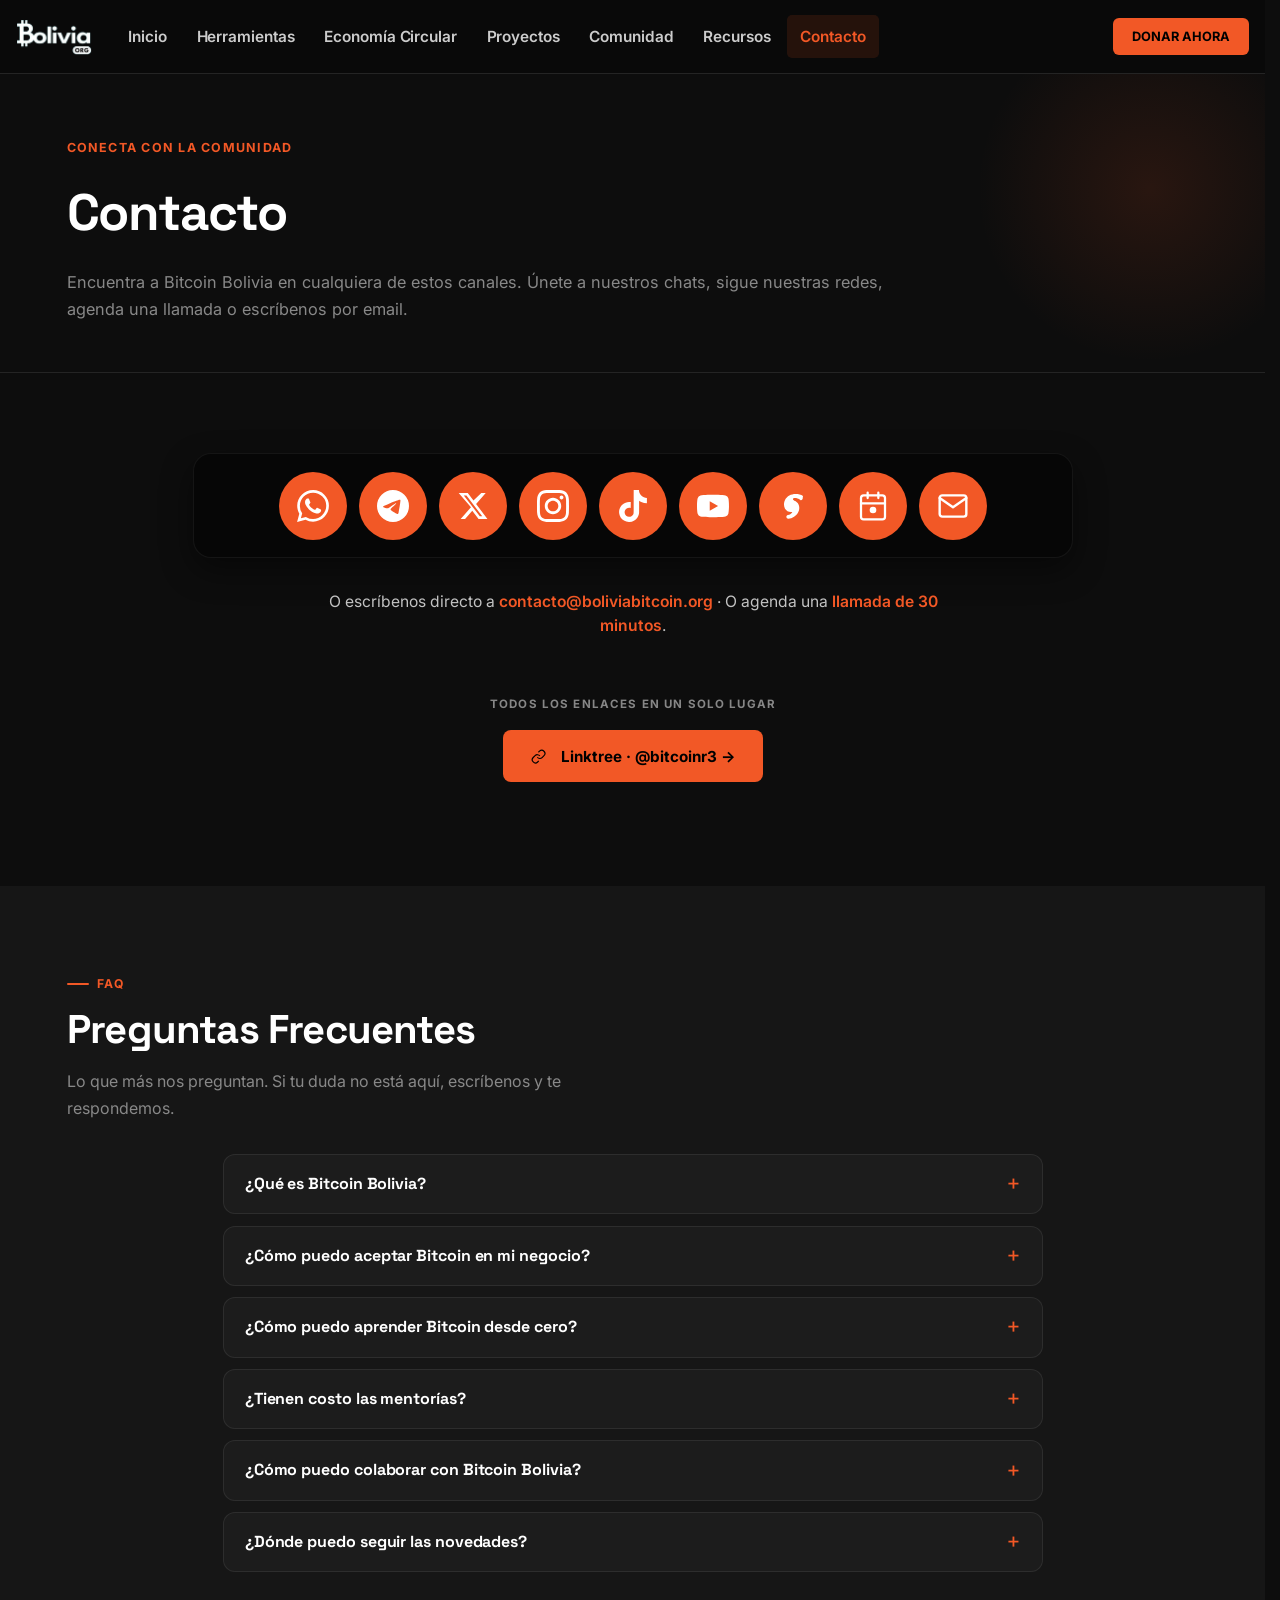
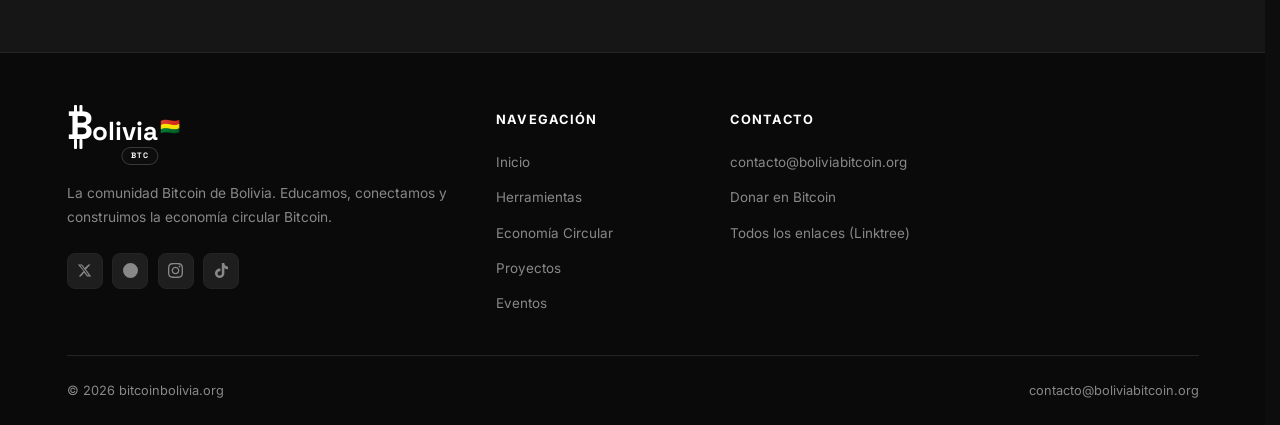
==== commit 0d73cc2e: "feat: agregar imágenes reales y sección Comunidad en Línea" ====
--- a/contacto.html
+++ b/contacto.html
@@ -35,12 +35,7 @@
 <nav class="navbar" id="navbar">
   <div class="nav-inner">
     <a href="index.html" class="nav-logo-link">
-      <span class="wm nav-wm">
-        <span class="wm-row">
-          <span class="wm-b">B</span><span class="wm-olivia">olivia</span><span class="wm-flag">🇧🇴</span>
-        </span>
-        <span class="wm-badge">BTC</span>
-      </span>
+      <img src="assets/img/logos/bitcoinbolivia-white.png" alt="Bitcoin Bolivia" style="height:36px; width:auto;">
     </a>
     <button class="nav-toggle" id="navToggle" aria-label="Abrir menú"><span></span><span></span><span></span></button>
     <ul class="nav-links" id="navLinks">
--- a/css/style.css
+++ b/css/style.css
@@ -274,12 +274,13 @@
   background-size: cover;
   background-position: center 30%;
   opacity: 0;
-  animation: heroFade 18s infinite;
+  animation: heroFade 24s infinite;
 }
 
 .hero-slide:nth-child(1) { animation-delay: 0s; }
 .hero-slide:nth-child(2) { animation-delay: 6s;  }
 .hero-slide:nth-child(3) { animation-delay: 12s; }
+.hero-slide:nth-child(4) { animation-delay: 18s; }
 
 .hero-slide::after {
   content: '';
@@ -292,9 +293,9 @@
 }
 
 @keyframes heroFade {
-  0%, 27%  { opacity: 1; }
-  33%      { opacity: 0; }
-  94%      { opacity: 0; }
+  0%, 20%  { opacity: 1; }
+  25%      { opacity: 0; }
+  96%      { opacity: 0; }
   100%     { opacity: 1; }
 }
 
--- a/css/enhance.css
+++ b/css/enhance.css
@@ -162,10 +162,10 @@
 /* leve zoom lento para dar vida a las fotos */
 .hero-slide {
   background-position: center 35%;
-  animation: heroFade 18s infinite, heroZoom 18s infinite ease-out;
+  animation: heroFade 24s infinite, heroZoom 24s infinite ease-out;
 }
 @keyframes heroZoom {
-  0%, 27% { transform: scale(1.06); }
+  0%, 20% { transform: scale(1.06); }
   100%    { transform: scale(1); }
 }
 
@@ -1584,7 +1584,7 @@
 
 @media (prefers-reduced-motion: reduce) {
   .reveal { opacity: 1; transform: none; transition: none; }
-  .hero-slide { animation: heroFade 18s infinite; }
+  .hero-slide { animation: heroFade 24s infinite; }
 }
 
 /* ─── PARIDAD BAND inferior (mini ticker honesto) ─────────── */
@@ -1604,3 +1604,93 @@
   .parity-card { max-width: 460px; }
   .hero-stats { gap: 2rem; }
 }
+
+/* ─── CARRUSEL POR DEPARTAMENTO ───────────────────────────── */
+.depto-grid {
+  display: grid;
+  grid-template-columns: repeat(auto-fill, minmax(260px, 1fr));
+  gap: 1.5rem;
+}
+
+.depto-card {
+  background: var(--bg-card2);
+  border: 1px solid var(--border);
+  border-radius: 14px;
+  overflow: hidden;
+}
+
+.depto-label {
+  background: var(--orange);
+  color: #fff;
+  font-weight: 700;
+  font-size: 0.8rem;
+  text-transform: uppercase;
+  letter-spacing: 0.07em;
+  padding: 0.4rem 1rem;
+}
+
+.depto-carousel {
+  position: relative;
+  width: 100%;
+  aspect-ratio: 4 / 3;
+  overflow: hidden;
+}
+
+.depto-track {
+  display: flex;
+  height: 100%;
+  transition: transform 0.35s ease;
+}
+
+.depto-track img {
+  min-width: 100%;
+  width: 100%;
+  height: 100%;
+  object-fit: cover;
+  flex-shrink: 0;
+  display: block;
+}
+
+.depto-arrow {
+  position: absolute;
+  top: 50%;
+  transform: translateY(-50%);
+  background: rgba(0,0,0,0.55);
+  color: #fff;
+  border: none;
+  border-radius: 50%;
+  width: 2rem;
+  height: 2rem;
+  font-size: 1.3rem;
+  line-height: 1;
+  cursor: pointer;
+  z-index: 2;
+  display: flex;
+  align-items: center;
+  justify-content: center;
+  transition: background 0.2s;
+}
+.depto-arrow:hover { background: var(--orange); }
+.depto-prev { left: 0.4rem; }
+.depto-next { right: 0.4rem; }
+
+.depto-dots {
+  position: absolute;
+  bottom: 0.5rem;
+  left: 50%;
+  transform: translateX(-50%);
+  display: flex;
+  gap: 0.35rem;
+}
+.depto-dot {
+  width: 6px;
+  height: 6px;
+  border-radius: 50%;
+  background: rgba(255,255,255,0.45);
+  cursor: pointer;
+  transition: background 0.2s;
+}
+.depto-dot.active { background: var(--orange); }
+
+/* Ocultar flechas si solo hay 1 foto */
+.depto-carousel[data-single="true"] .depto-arrow { display: none; }
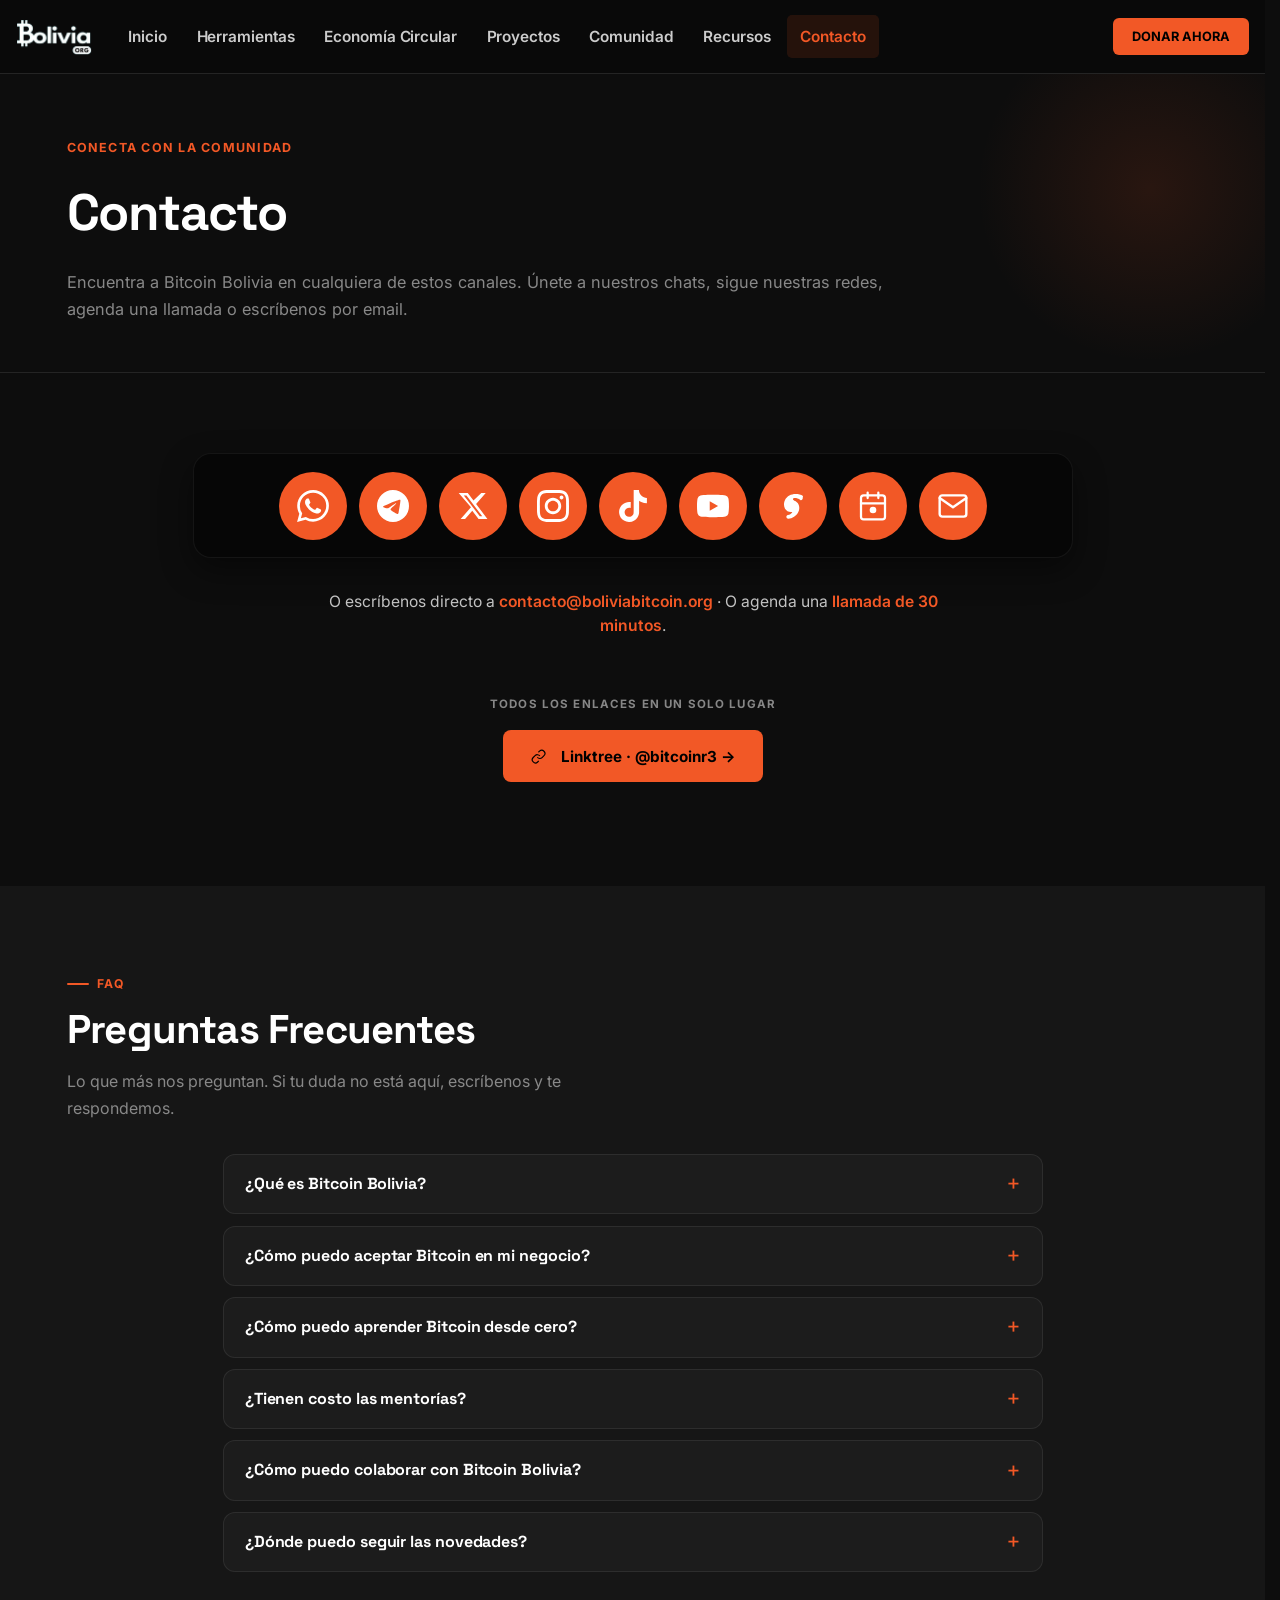
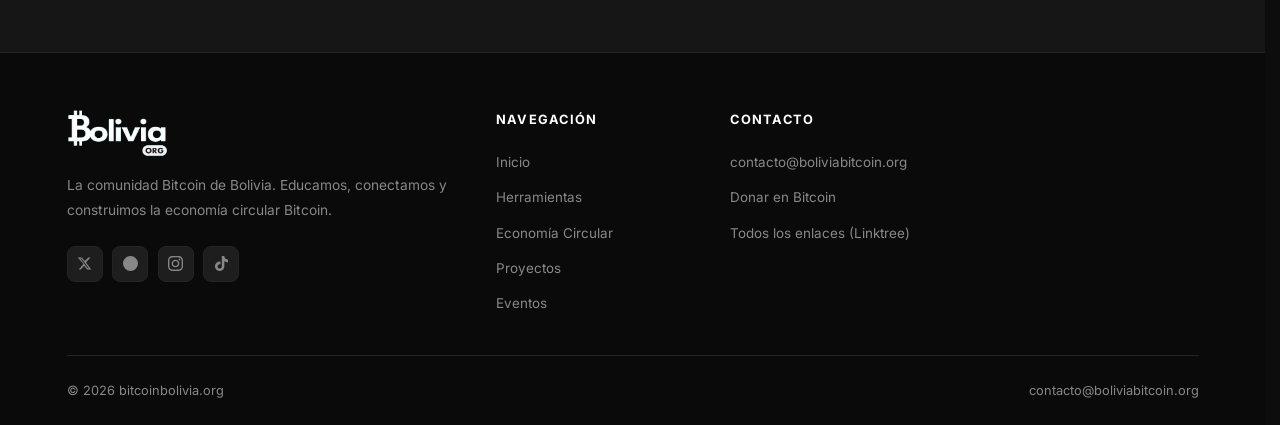
==== commit ea2d0a49: "feat: logo en footer, imágenes reales y ajustes de secciones" ====
--- a/contacto.html
+++ b/contacto.html
@@ -255,12 +255,7 @@
   <div class="container">
     <div class="footer-grid">
       <div>
-        <span class="wm footer-wm">
-          <span class="wm-row">
-            <span class="wm-b">B</span><span class="wm-olivia">olivia</span><span class="wm-flag">🇧🇴</span>
-          </span>
-          <span class="wm-badge">BTC</span>
-        </span>
+        <a href="index.html"><img src="assets/img/logos/bitcoinbolivia-white.png" alt="Bitcoin Bolivia" style="height:48px; width:auto; display:block; margin-bottom:1rem;"></a>
         <p class="footer-desc">La comunidad Bitcoin de Bolivia. Educamos, conectamos y construimos la economía circular Bitcoin.</p>
         <div class="social-icons-row">
           <a href="https://x.com/btcxbolivia" class="soc-btn x-btn" title="X / Twitter" target="_blank" rel="noopener"><svg viewBox="0 0 24 24"><path d="M18.244 2.25h3.308l-7.227 8.26 8.502 11.24H16.17l-4.714-6.231-5.401 6.231H2.744l7.73-8.835L1.254 2.25H8.08l4.265 5.638 5.899-5.638zm-1.161 17.52h1.833L7.084 4.126H5.117z"/></svg></a>
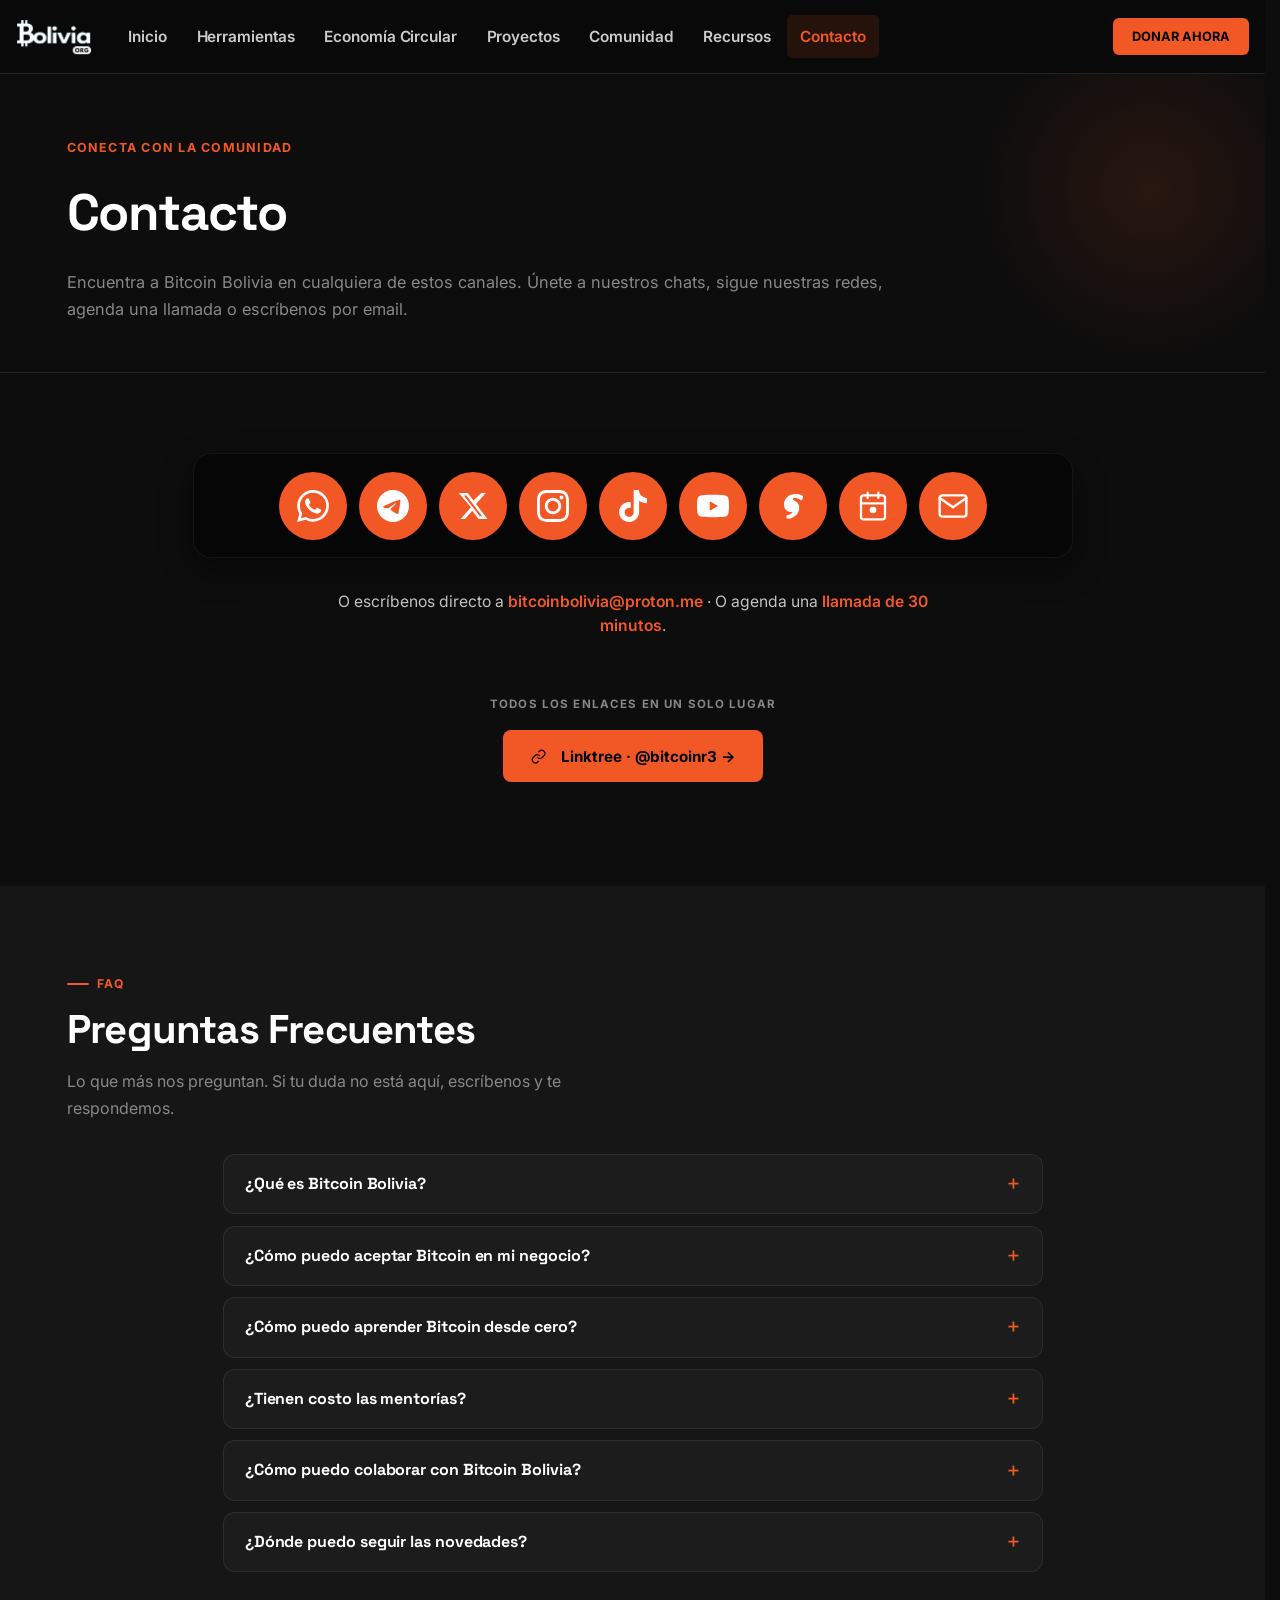
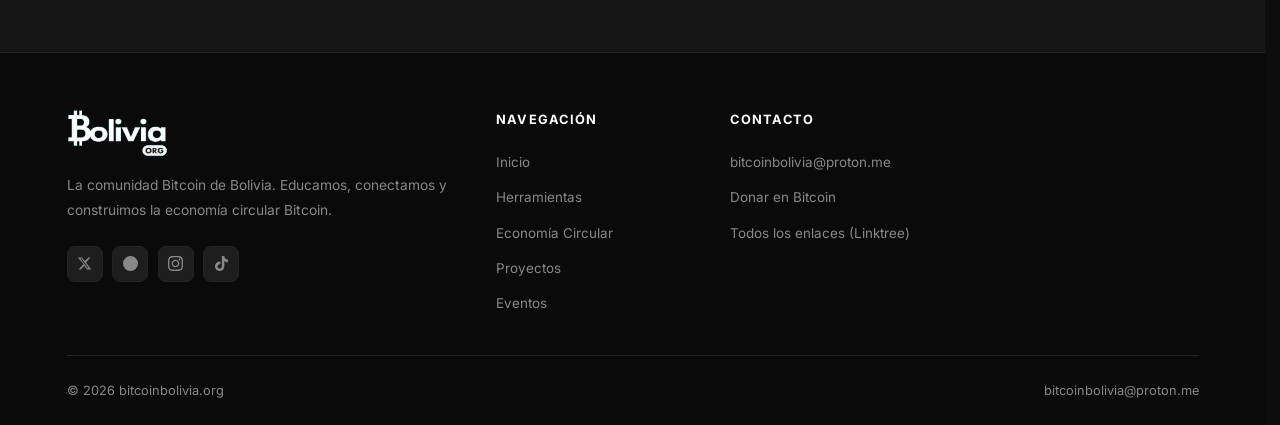
==== commit 003f5b47: "actualizaciones" ====
--- a/contacto.html
+++ b/contacto.html
@@ -94,19 +94,20 @@
       <li class="has-dropdown">
         <a href="eventos.html">Comunidad</a>
         <ul class="dropdown-menu">
+          <li><a href="eventos.html#partners">Partners</a></li>
+          <li><a href="eventos.html#voluntario">Sé Voluntario</a></li>
+          <li><a href="eventos.html#comunidad-online">Comunidad en línea</a></li>
+          <li><a href="eventos.html#comunidades-amigas">Comunidades Amigas</a></li>
           <li><a href="eventos.html#news">Bitcoin Bolivia News</a></li>
           <li><a href="eventos.html#blog">Blog</a></li>
           <li><a href="eventos.html#feed">Feed</a></li>
-          <li><a href="eventos.html#comunidades-amigas">Comunidades Amigas</a></li>
-          <li><a href="eventos.html#voluntario">Sé Voluntario</a></li>
           <li><a href="eventos.html#nostr">Conecta Nostr</a></li>
           <li><a href="eventos.html#nos-viste-en">Nos Viste en</a></li>
-          <li><a href="eventos.html#partners">Partners</a></li>
-        </ul>
-      </li>
-
-      <li class="has-dropdown">
-        <a href="#recursos">Recursos</a>
+        </ul>
+      </li>
+
+      <li class="has-dropdown">
+        <a href="whitepaper.html">Recursos</a>
         <ul class="dropdown-menu">
           <li><a href="whitepaper.html">White Paper</a></li>
           <li><a href="tienda.html">Tienda</a></li>
@@ -165,13 +166,13 @@
         <svg viewBox="0 0 24 24"><rect x="3" y="4" width="18" height="18" rx="2" fill="none" stroke="currentColor" stroke-width="1.7"/><path d="M3 10h18M8 2v4M16 2v4" fill="none" stroke="currentColor" stroke-width="1.7" stroke-linecap="round"/><circle cx="12" cy="15" r="2.5" fill="currentColor"/></svg>
       </a>
 
-      <a href="mailto:contacto@boliviabitcoin.org" class="contact-icon" title="Email · contacto@boliviabitcoin.org" aria-label="Email">
+      <a href="mailto:bitcoinbolivia@proton.me" class="contact-icon" title="Email · bitcoinbolivia@proton.me" aria-label="Email">
         <svg viewBox="0 0 24 24"><path d="M4 4h16c1.1 0 2 .9 2 2v12c0 1.1-.9 2-2 2H4c-1.1 0-2-.9-2-2V6c0-1.1.9-2 2-2z" fill="none" stroke="currentColor" stroke-width="1.8" stroke-linecap="round" stroke-linejoin="round"/><polyline points="22,6 12,13 2,6" fill="none" stroke="currentColor" stroke-width="1.8" stroke-linecap="round" stroke-linejoin="round"/></svg>
       </a>
     </div>
 
     <div class="contact-extra-info reveal">
-      <p>O escríbenos directo a <a href="mailto:contacto@boliviabitcoin.org">contacto@boliviabitcoin.org</a> · O agenda una <a href="https://calendly.com/bitcoinr3/30min" target="_blank" rel="noopener">llamada de 30 minutos</a>.</p>
+      <p>O escríbenos directo a <a href="mailto:bitcoinbolivia@proton.me">bitcoinbolivia@proton.me</a> · O agenda una <a href="https://calendly.com/bitcoinr3/30min" target="_blank" rel="noopener">llamada de 30 minutos</a>.</p>
     </div>
 
     <div class="contact-aggregator reveal">
@@ -277,7 +278,7 @@
       <div>
         <div class="footer-col-title">Contacto</div>
         <ul class="footer-links">
-          <li><a href="mailto:contacto@boliviabitcoin.org">contacto@boliviabitcoin.org</a></li>
+          <li><a href="mailto:bitcoinbolivia@proton.me">bitcoinbolivia@proton.me</a></li>
           <li><a href="https://btcpay.cubabitcoin.org/apps/27dbHceYwWpxCtfoQgXG4638XH3e/crowdfund" target="_blank" rel="noopener">Donar en Bitcoin</a></li>
           <li><a href="https://linktr.ee/bitcoinr3" target="_blank" rel="noopener">Todos los enlaces (Linktree)</a></li>
         </ul>
@@ -285,7 +286,7 @@
     </div>
     <div class="footer-bottom">
       <div class="footer-copy">© 2026 bitcoinbolivia.org</div>
-      <div class="footer-copy">contacto@boliviabitcoin.org</div>
+      <div class="footer-copy">bitcoinbolivia@proton.me</div>
     </div>
   </div>
 </footer>
